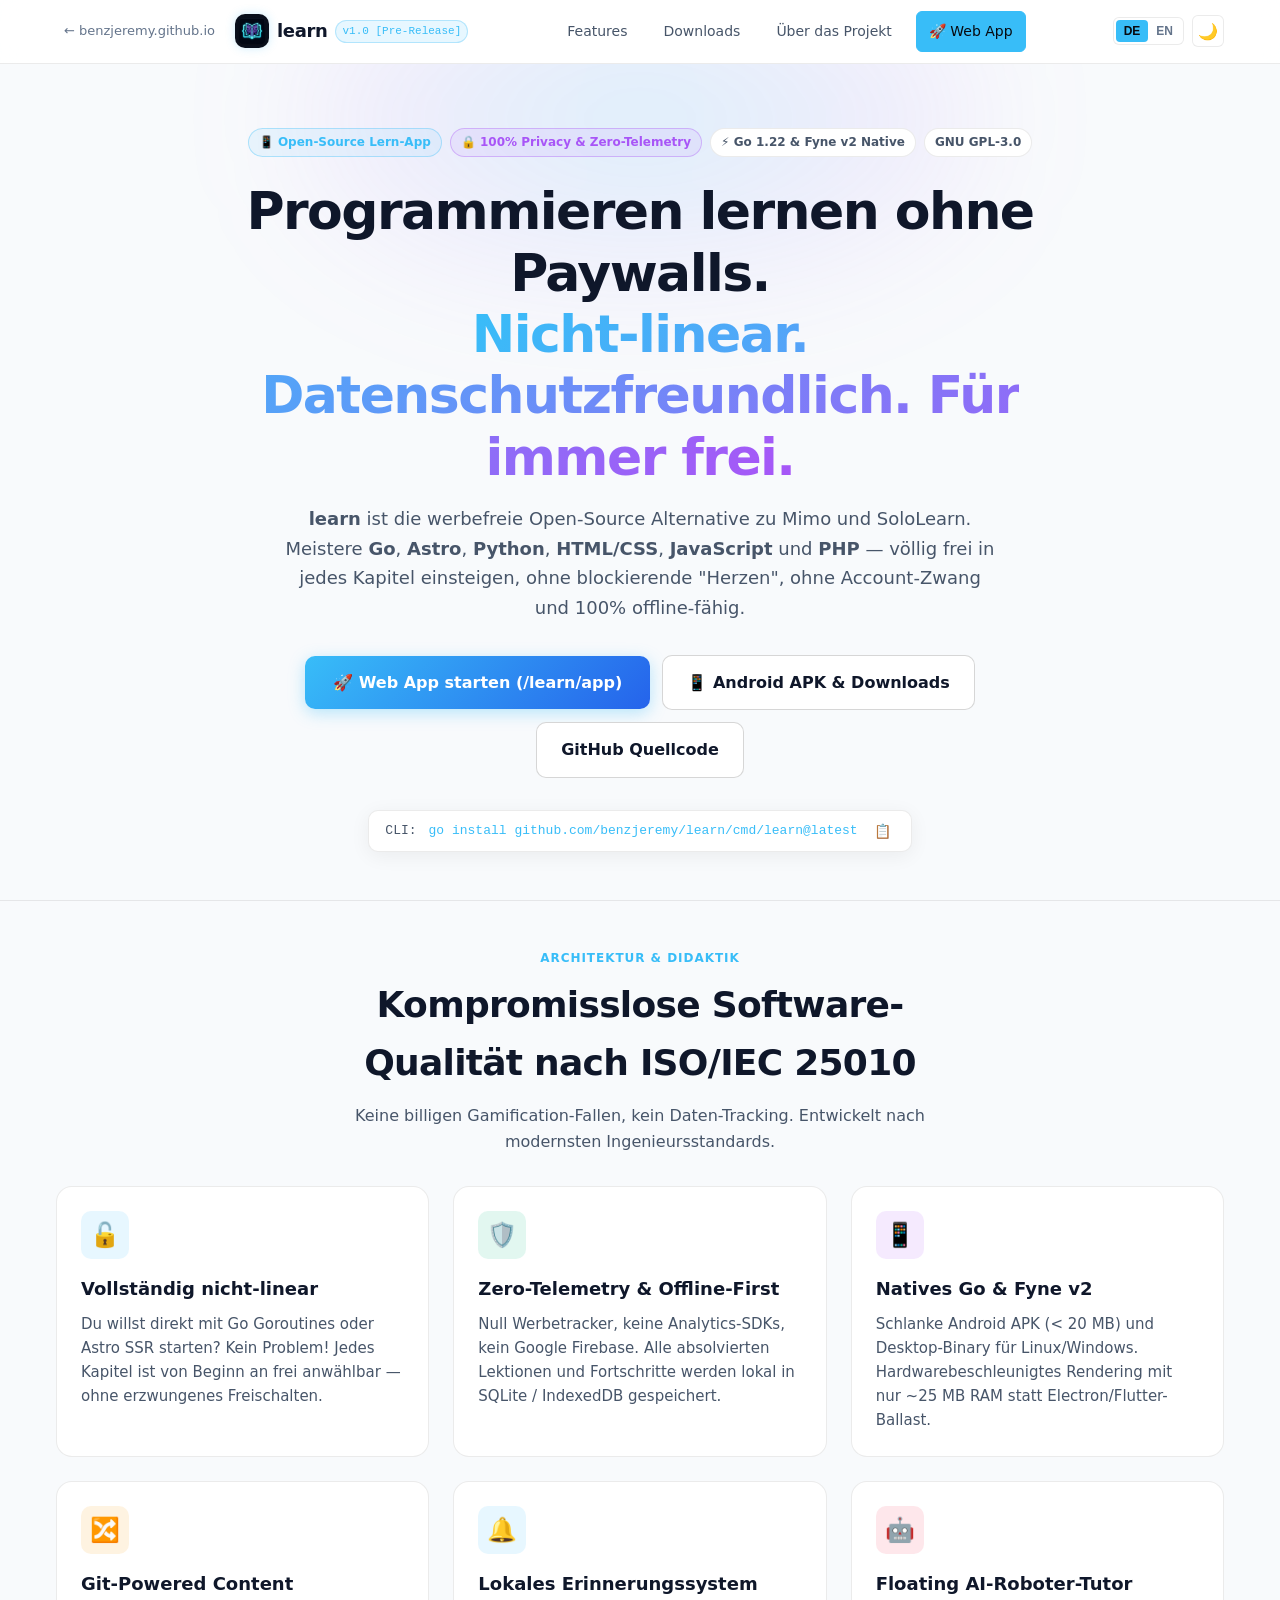
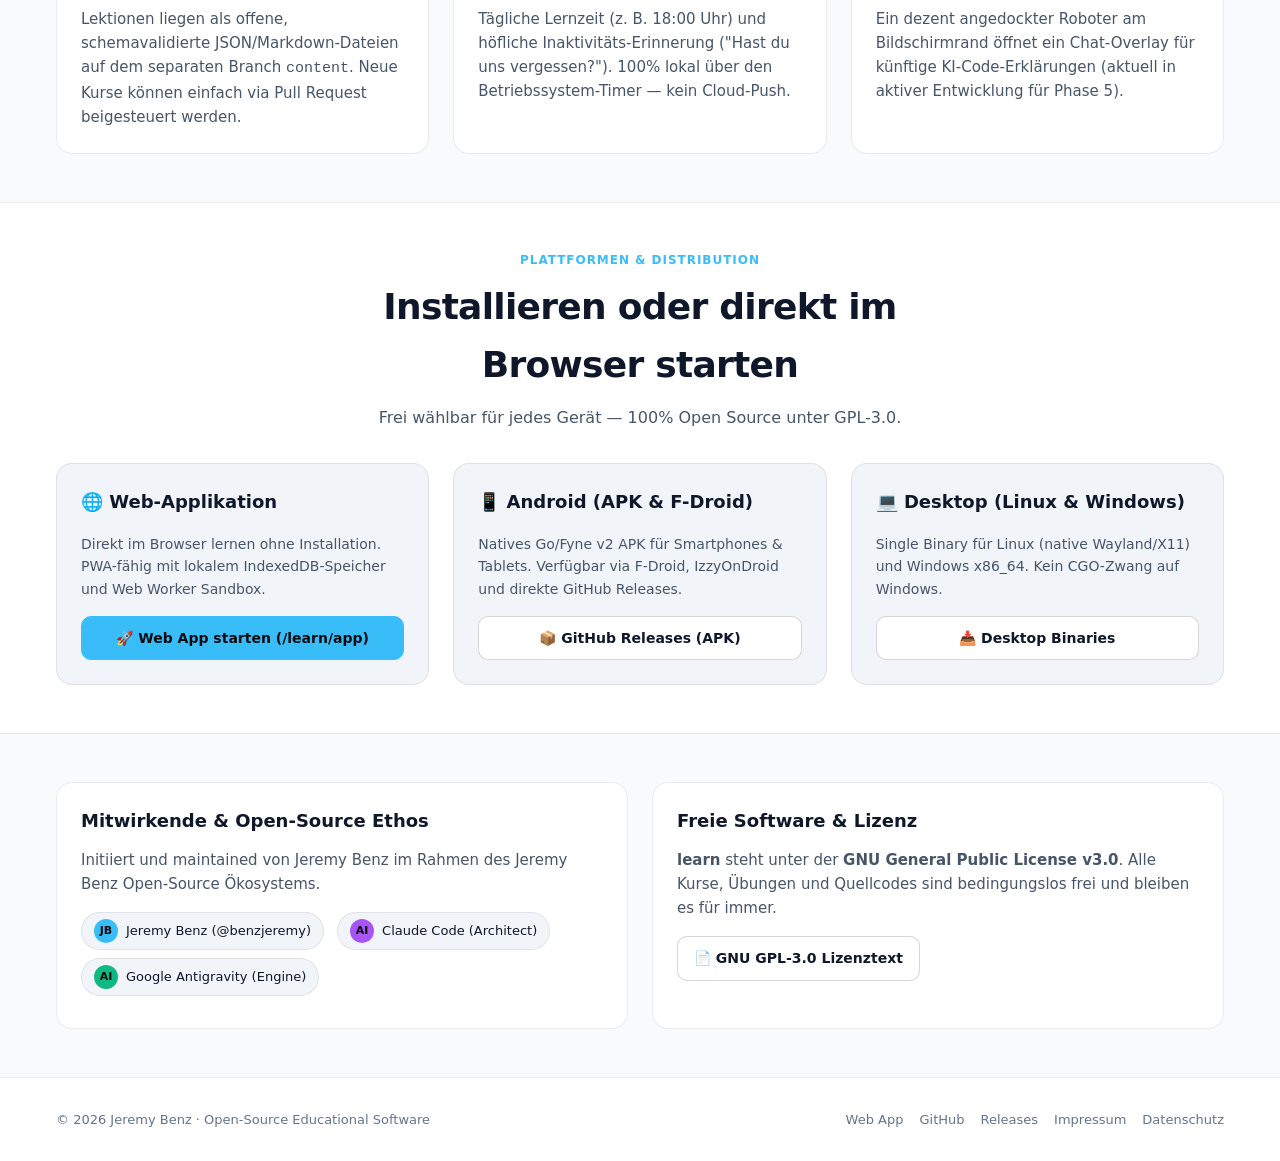
==== index.html @ 8bdeb637 "feat(web): launch 2-tier static web presence with untis-go showcase landingpage and interactive lear" ====
<!DOCTYPE html>
<html lang="de" data-theme="dark">
<head>
  <meta charset="UTF-8">
  <meta name="viewport" content="width=device-width, initial-scale=1.0">
  <meta http-equiv="Content-Security-Policy" content="default-src 'self'; script-src 'self' 'unsafe-inline'; style-src 'self' 'unsafe-inline'; img-src 'self' data: https:; font-src 'self'; frame-src 'none'; object-src 'none'; base-uri 'self';" />
  <meta http-equiv="X-Content-Type-Options" content="nosniff" />
  <meta name="referrer" content="strict-origin-when-cross-origin" />
  <title>learn – Freie, nicht-lineare Open-Source Lern-App für Go, Astro &amp; mehr</title>
  <meta name="description" content="Offizielle Website für learn: Die datenschutzfreundliche Open-Source Alternative zu Mimo und SoloLearn. 100% ohne Paywalls, werbefrei, nicht-linear und offline-first.">
  <meta property="og:type" content="website">
  <meta property="og:title" content="learn – Freie Open-Source Lern-App">
  <meta property="og:description" content="Programmieren lernen ohne Paywalls: Go, Astro, Python, HTML/CSS, JS & PHP. Nativ für Android & Web.">
  <meta property="og:url" content="https://benzjeremy.github.io/learn/">
  <link rel="icon" type="image/png" sizes="512x512" href="assets/icon.png">
  <link rel="apple-touch-icon" href="assets/icon.png">
  <link rel="stylesheet" href="style.css">
  <script>
    // Synchroner Theme Init gegen Flash of Unstyled Content (FOUT)
    (function() {
      const savedTheme = localStorage.getItem('site_theme');
      if (savedTheme) {
        document.documentElement.setAttribute('data-theme', savedTheme);
      } else if (window.matchMedia && window.matchMedia('(prefers-color-scheme: light)').matches) {
        document.documentElement.setAttribute('data-theme', 'light');
      }
    })();
  </script>
</head>
<body>

  <!-- HEADER -->
  <header class="site-header">
    <div class="container header-container">
      <div class="brand-area">
        <a href="https://benzjeremy.github.io/" class="ecosystem-back" title="Zurück zum Hauptportfolio">
          <span>← benzjeremy.github.io</span>
        </a>
        <a href="index.html" class="brand-link">
          <img src="assets/icon.png" alt="learn Logo" class="brand-logo" width="34" height="34">
          <div class="brand-info">
            <span class="brand-name">learn</span>
            <span class="brand-ver">v1.0 [Pre-Release]</span>
          </div>
        </a>
      </div>

      <nav class="main-nav">
        <a href="#features">
          <span class="lang-de">Features</span>
          <span class="lang-en" style="display:none;">Features</span>
        </a>
        <a href="#download">
          <span class="lang-de">Downloads</span>
          <span class="lang-en" style="display:none;">Downloads</span>
        </a>
        <a href="#about">
          <span class="lang-de">Über das Projekt</span>
          <span class="lang-en" style="display:none;">About</span>
        </a>
        <a href="app/" class="btn-card highlight">
          <span class="lang-de">🚀 Web App</span>
          <span class="lang-en" style="display:none;">🚀 Web App</span>
        </a>
      </nav>

      <div class="nav-actions">
        <div class="lang-switch" role="group" aria-label="Sprachauswahl">
          <button type="button" class="lang-btn active" id="btn-lang-de" onclick="setLang('de')">DE</button>
          <button type="button" class="lang-btn" id="btn-lang-en" onclick="setLang('en')">EN</button>
        </div>
        <button class="theme-btn" id="themeToggle" onclick="toggleTheme()" title="Theme wechseln">🌙</button>
      </div>
    </div>
  </header>

  <main>
    <!-- HERO SECTION -->
    <section class="hero-section">
      <div class="hero-glow"></div>
      <div class="container hero-container">
        
        <div class="hero-badges">
          <span class="hero-badge badge-cyan">📱 Open-Source Lern-App</span>
          <span class="hero-badge badge-violet">🔒 100% Privacy &amp; Zero-Telemetry</span>
          <span class="hero-badge">⚡ Go 1.22 &amp; Fyne v2 Native</span>
          <a href="https://github.com/benzjeremy/learn/blob/main/LICENSE" target="_blank" rel="noopener noreferrer" class="hero-badge">GNU GPL-3.0</a>
        </div>

        <div class="lang-de">
          <h1 class="hero-title">
            Programmieren lernen ohne Paywalls.<br>
            <span class="gradient-text">Nicht-linear. Datenschutzfreundlich. Für immer frei.</span>
          </h1>
          <p class="hero-subtitle">
            <strong>learn</strong> ist die werbefreie Open-Source Alternative zu Mimo und SoloLearn. Meistere <strong>Go</strong>, <strong>Astro</strong>, <strong>Python</strong>, <strong>HTML/CSS</strong>, <strong>JavaScript</strong> und <strong>PHP</strong> — völlig frei in jedes Kapitel einsteigen, ohne blockierende "Herzen", ohne Account-Zwang und 100% offline-fähig.
          </p>
        </div>

        <div class="lang-en" style="display:none;">
          <h1 class="hero-title">
            Learn Coding Without Paywalls.<br>
            <span class="gradient-text">Non-linear. Privacy-first. Forever free.</span>
          </h1>
          <p class="hero-subtitle">
            <strong>learn</strong> is the ad-free open-source alternative to Mimo and SoloLearn. Master <strong>Go</strong>, <strong>Astro</strong>, <strong>Python</strong>, <strong>HTML/CSS</strong>, <strong>JavaScript</strong>, and <strong>PHP</strong> — jump freely into any chapter, no heart barriers, no accounts required, and 100% offline-ready.
          </p>
        </div>

        <!-- Call to Action Group -->
        <div class="hero-cta-group">
          <a href="app/" class="btn-primary">
            <span>🚀 Web App starten (/learn/app)</span>
          </a>
          <a href="#download" class="btn-secondary">
            <span class="lang-de">📱 Android APK &amp; Downloads</span>
            <span class="lang-en" style="display:none;">📱 Android APK &amp; Downloads</span>
          </a>
          <a href="https://github.com/benzjeremy/learn" target="_blank" rel="noopener noreferrer" class="btn-secondary">
            <span>GitHub Quellcode</span>
          </a>
        </div>

        <!-- Quick Install -->
        <div class="hero-quick-cmd">
          <span>CLI:</span>
          <code>go install github.com/benzjeremy/learn/cmd/learn@latest</code>
          <button class="copy-btn" onclick="copyCommand()" title="Befehl kopieren">📋</button>
        </div>

      </div>
    </section>

    <!-- FEATURES SECTION -->
    <section class="features-section" id="features">
      <div class="container">
        
        <div class="section-header">
          <p class="section-tag">
            <span class="lang-de">Architektur &amp; Didaktik</span>
            <span class="lang-en" style="display:none;">Architecture &amp; Didactics</span>
          </p>
          <h2 class="section-title">
            <span class="lang-de">Kompromisslose Software-Qualität nach ISO/IEC 25010</span>
            <span class="lang-en" style="display:none;">Uncompromising Software Quality (ISO/IEC 25010)</span>
          </h2>
          <p class="section-subtitle">
            <span class="lang-de">Keine billigen Gamification-Fallen, kein Daten-Tracking. Entwickelt nach modernsten Ingenieursstandards.</span>
            <span class="lang-en" style="display:none;">No cheap gamification traps, no tracking. Engineered to the highest software standards.</span>
          </p>
        </div>

        <div class="feature-grid">
          
          <!-- Card 1 -->
          <div class="feature-card">
            <div class="f-card-icon cyan">🔓</div>
            <h3>
              <span class="lang-de">Vollständig nicht-linear</span>
              <span class="lang-en" style="display:none;">100% Non-Linear</span>
            </h3>
            <p>
              <span class="lang-de">Du willst direkt mit Go Goroutines oder Astro SSR starten? Kein Problem! Jedes Kapitel ist von Beginn an frei anwählbar — ohne erzwungenes Freischalten.</span>
              <span class="lang-en" style="display:none;">Want to jump straight to Go concurrency or Astro SSR? Go ahead! Every single chapter is unlocked from minute one — zero artificial gating.</span>
            </p>
          </div>

          <!-- Card 2 -->
          <div class="feature-card">
            <div class="f-card-icon emerald">🛡️</div>
            <h3>
              <span class="lang-de">Zero-Telemetry &amp; Offline-First</span>
              <span class="lang-en" style="display:none;">Zero-Telemetry &amp; Offline-First</span>
            </h3>
            <p>
              <span class="lang-de">Null Werbetracker, keine Analytics-SDKs, kein Google Firebase. Alle absolvierten Lektionen und Fortschritte werden lokal in SQLite / IndexedDB gespeichert.</span>
              <span class="lang-en" style="display:none;">No ad trackers, no analytics SDKs, no Google Firebase. All completed lessons and progress are stored locally in SQLite / IndexedDB.</span>
            </p>
          </div>

          <!-- Card 3 -->
          <div class="feature-card">
            <div class="f-card-icon violet">📱</div>
            <h3>
              <span class="lang-de">Natives Go &amp; Fyne v2</span>
              <span class="lang-en" style="display:none;">Native Go &amp; Fyne v2</span>
            </h3>
            <p>
              <span class="lang-de">Schlanke Android APK (< 20 MB) und Desktop-Binary für Linux/Windows. Hardwarebeschleunigtes Rendering mit nur ~25 MB RAM statt Electron/Flutter-Ballast.</span>
              <span class="lang-en" style="display:none;">Compact Android APK (< 20 MB) and native desktop binaries. Hardware-accelerated rendering using ~25 MB RAM without framework bloat.</span>
            </p>
          </div>

          <!-- Card 4 -->
          <div class="feature-card">
            <div class="f-card-icon amber">🔀</div>
            <h3>
              <span class="lang-de">Git-Powered Content</span>
              <span class="lang-en" style="display:none;">Git-Powered Content</span>
            </h3>
            <p>
              <span class="lang-de">Lektionen liegen als offene, schemavalidierte JSON/Markdown-Dateien auf dem separaten Branch <code>content</code>. Neue Kurse können einfach via Pull Request beigesteuert werden.</span>
              <span class="lang-en" style="display:none;">Lessons live as open, schema-validated JSON/Markdown files on the dedicated <code>content</code> branch. The community can contribute lessons via PR.</span>
            </p>
          </div>

          <!-- Card 5 -->
          <div class="feature-card">
            <div class="f-card-icon cyan">🔔</div>
            <h3>
              <span class="lang-de">Lokales Erinnerungssystem</span>
              <span class="lang-en" style="display:none;">Local Reminder System</span>
            </h3>
            <p>
              <span class="lang-de">Tägliche Lernzeit (z. B. 18:00 Uhr) und höfliche Inaktivitäts-Erinnerung ("Hast du uns vergessen?"). 100% lokal über den Betriebssystem-Timer — kein Cloud-Push.</span>
              <span class="lang-en" style="display:none;">Daily habit reminders (e.g. 6 PM) and gentle inactivity nudges. 100% local through native OS timers — zero cloud push servers.</span>
            </p>
          </div>

          <!-- Card 6 -->
          <div class="feature-card">
            <div class="f-card-icon rose">🤖</div>
            <h3>
              <span class="lang-de">Floating AI-Roboter-Tutor</span>
              <span class="lang-en" style="display:none;">Floating AI Robot Tutor</span>
            </h3>
            <p>
              <span class="lang-de">Ein dezent angedockter Roboter am Bildschirmrand öffnet ein Chat-Overlay für künftige KI-Code-Erklärungen (aktuell in aktiver Entwicklung für Phase 5).</span>
              <span class="lang-en" style="display:none;">A subtle floating robot docked at the screen edge opens a chat overlay for future AI code explanations (currently in active development for Phase 5).</span>
            </p>
          </div>

        </div>

      </div>
    </section>

    <!-- DOWNLOADS SECTION -->
    <section class="download-section" id="download">
      <div class="container">
        
        <div class="section-header">
          <p class="section-tag">
            <span class="lang-de">Plattformen &amp; Distribution</span>
            <span class="lang-en" style="display:none;">Platforms &amp; Distribution</span>
          </p>
          <h2 class="section-title">
            <span class="lang-de">Installieren oder direkt im Browser starten</span>
            <span class="lang-en" style="display:none;">Install or Run Directly in Browser</span>
          </h2>
          <p class="section-subtitle">
            <span class="lang-de">Frei wählbar für jedes Gerät — 100% Open Source unter GPL-3.0.</span>
            <span class="lang-en" style="display:none;">Available for all your devices — 100% open source under GPL-3.0.</span>
          </p>
        </div>

        <div class="download-grid">
          
          <!-- Web App Card -->
          <div class="download-card">
            <h3>🌐 Web-Applikation</h3>
            <p>
              <span class="lang-de">Direkt im Browser lernen ohne Installation. PWA-fähig mit lokalem IndexedDB-Speicher und Web Worker Sandbox.</span>
              <span class="lang-en" style="display:none;">Learn directly in your browser without installation. PWA-ready with local IndexedDB storage and Web Worker sandbox.</span>
            </p>
            <a href="app/" class="btn-card highlight">
              <span>🚀 Web App starten (/learn/app)</span>
            </a>
          </div>

          <!-- Android Card -->
          <div class="download-card">
            <h3>📱 Android (APK &amp; F-Droid)</h3>
            <p>
              <span class="lang-de">Natives Go/Fyne v2 APK für Smartphones &amp; Tablets. Verfügbar via F-Droid, IzzyOnDroid und direkte GitHub Releases.</span>
              <span class="lang-en" style="display:none;">Native Go/Fyne v2 APK for phones &amp; tablets. Available via F-Droid, IzzyOnDroid, and direct GitHub releases.</span>
            </p>
            <a href="https://github.com/benzjeremy/learn/releases" target="_blank" rel="noopener noreferrer" class="btn-card">
              <span>📦 GitHub Releases (APK)</span>
            </a>
          </div>

          <!-- Desktop Card -->
          <div class="download-card">
            <h3>💻 Desktop (Linux &amp; Windows)</h3>
            <p>
              <span class="lang-de">Single Binary für Linux (native Wayland/X11) und Windows x86_64. Kein CGO-Zwang auf Windows.</span>
              <span class="lang-en" style="display:none;">Single binary for Linux (Wayland/X11) and Windows x86_64. No runtime dependencies.</span>
            </p>
            <a href="https://github.com/benzjeremy/learn/releases" target="_blank" rel="noopener noreferrer" class="btn-card">
              <span>📥 Desktop Binaries</span>
            </a>
          </div>

        </div>

      </div>
    </section>

    <!-- ABOUT SECTION -->
    <section class="about-section" id="about">
      <div class="container">
        <div class="about-layout-grid">
          
          <div class="about-box">
            <h3>
              <span class="lang-de">Mitwirkende &amp; Open-Source Ethos</span>
              <span class="lang-en" style="display:none;">Contributors &amp; Open-Source Ethos</span>
            </h3>
            <p style="color: var(--text-secondary); margin-bottom: var(--space-4); font-size: 0.9375rem;">
              <span class="lang-de">Initiiert und maintained von Jeremy Benz im Rahmen des Jeremy Benz Open-Source Ökosystems.</span>
              <span class="lang-en" style="display:none;">Initiated and maintained by Jeremy Benz as part of the Jeremy Benz Open-Source Ecosystem.</span>
            </p>
            <div>
              <div class="author-chip">
                <span class="author-avatar">JB</span>
                <span>Jeremy Benz (@benzjeremy)</span>
              </div>
              <div class="author-chip">
                <span class="author-avatar" style="background: var(--accent-violet);">AI</span>
                <span>Claude Code (Architect)</span>
              </div>
              <div class="author-chip">
                <span class="author-avatar" style="background: var(--accent-emerald);">AI</span>
                <span>Google Antigravity (Engine)</span>
              </div>
            </div>
          </div>

          <div class="about-box">
            <h3>
              <span class="lang-de">Freie Software &amp; Lizenz</span>
              <span class="lang-en" style="display:none;">Free Software &amp; License</span>
            </h3>
            <p style="color: var(--text-secondary); font-size: 0.9375rem; line-height: 1.6;">
              <span class="lang-de"><strong>learn</strong> steht unter der <strong>GNU General Public License v3.0</strong>. Alle Kurse, Übungen und Quellcodes sind bedingungslos frei und bleiben es für immer.</span>
              <span class="lang-en" style="display:none;"><strong>learn</strong> is licensed under the <strong>GNU General Public License v3.0</strong>. All courses, quizzes, and codebases are unconditionally free and will remain so forever.</span>
            </p>
            <div style="margin-top: var(--space-4);">
              <a href="https://github.com/benzjeremy/learn/blob/main/LICENSE" target="_blank" rel="noopener noreferrer" class="btn-card">
                <span>📄 GNU GPL-3.0 Lizenztext</span>
              </a>
            </div>
          </div>

        </div>
      </div>
    </section>
  </main>

  <!-- FOOTER -->
  <footer class="site-footer">
    <div class="container footer-content">
      <div>
        <span>© 2026 Jeremy Benz · Open-Source Educational Software</span>
      </div>
      <div class="footer-links">
        <a href="app/">Web App</a>
        <a href="https://github.com/benzjeremy/learn" target="_blank" rel="noopener noreferrer">GitHub</a>
        <a href="https://github.com/benzjeremy/learn/releases" target="_blank" rel="noopener noreferrer">Releases</a>
        <a href="https://benzjeremy.github.io/impressum.html" target="_blank" rel="noopener noreferrer">Impressum</a>
        <a href="https://benzjeremy.github.io/datenschutz.html" target="_blank" rel="noopener noreferrer">Datenschutz</a>
      </div>
    </div>
  </footer>

  <!-- SCRIPT -->
  <script>
    function setLang(lang) {
      const isDe = lang === 'de';
      document.querySelectorAll('.lang-de').forEach(el => el.style.display = isDe ? '' : 'none');
      document.querySelectorAll('.lang-en').forEach(el => el.style.display = isDe ? 'none' : '');
      document.getElementById('btn-lang-de').classList.toggle('active', isDe);
      document.getElementById('btn-lang-en').classList.toggle('active', !isDe);
      localStorage.setItem('learn_lang', lang);
    }

    function toggleTheme() {
      const current = document.documentElement.getAttribute('data-theme') || 'dark';
      const next = current === 'dark' ? 'light' : 'dark';
      document.documentElement.setAttribute('data-theme', next);
      localStorage.setItem('site_theme', next);
      document.getElementById('themeToggle').textContent = next === 'dark' ? '🌙' : '☀️';
    }

    function copyCommand() {
      const cmd = "go install github.com/benzjeremy/learn/cmd/learn@latest";
      navigator.clipboard.writeText(cmd).then(() => {
        alert("Befehl in die Zwischenablage kopiert!");
      }).catch(() => {});
    }

    // Init Language from Storage
    (function() {
      const savedLang = localStorage.getItem('learn_lang') || 'de';
      setLang(savedLang);
    })();
  </script>
</body>
</html>
---- style.css ----
/* ==========================================================================
   learn - Cybernetic Dark Design System & Landingpage Tokens
   Strikt nach ISO/IEC 25010, WCAG AAA und Jeremy Benz Ökosystem-Standard
   ========================================================================== */

:root {
  /* Basisschichten (Cybernetic Dark) */
  --bg-page: #080a0f;
  --bg-surface: #0e121b;
  --bg-card: #141a26;
  --bg-card-hover: #1a2232;
  --bg-input: #101420;

  /* Typografische Farben (Kontrast >= 7:1) */
  --text-primary: #f8fafc;
  --text-secondary: #94a3b8;
  --text-muted: #64748b;

  /* Akzentfarben */
  --accent-cyan: #38bdf8;
  --accent-cyan-glow: rgba(56, 189, 248, 0.25);
  --accent-violet: #a855f7;
  --accent-violet-glow: rgba(168, 85, 247, 0.25);
  --accent-emerald: #10b981;
  --accent-amber: #f59e0b;
  --accent-rose: #f43f5e;

  /* Konturen */
  --border-subtle: rgba(255, 255, 255, 0.08);
  --border-strong: rgba(255, 255, 255, 0.16);
  --border-focus: #38bdf8;

  /* 8-Punkt-Raster & Spacing */
  --space-1: 4px;
  --space-2: 8px;
  --space-3: 12px;
  --space-4: 16px;
  --space-6: 24px;
  --space-8: 32px;
  --space-12: 48px;
  --space-16: 64px;
  --space-24: 96px;

  /* Typografie */
  --font-sans: -apple-system, BlinkMacSystemFont, "Segoe UI", Roboto, system-ui, sans-serif;
  --font-mono: ui-monospace, SFMono-Regular, "SF Mono", Menlo, Consolas, monospace;

  /* Schatten & Radien */
  --radius-sm: 6px;
  --radius-md: 10px;
  --radius-lg: 16px;
  --radius-full: 9999px;
  --shadow-card: 0 4px 20px rgba(0, 0, 0, 0.4);
  --shadow-glow: 0 0 24px var(--accent-cyan-glow);

  --header-bg: rgba(14, 18, 27, 0.85);
}

/* Light Theme Anpassung */
[data-theme="light"] {
  --bg-page: #f8fafc;
  --bg-surface: #ffffff;
  --bg-card: #f1f5f9;
  --bg-card-hover: #e2e8f0;
  --bg-input: #ffffff;
  --text-primary: #0f172a;
  --text-secondary: #475569;
  --text-muted: #64748b;
  --border-subtle: rgba(0, 0, 0, 0.08);
  --border-strong: rgba(0, 0, 0, 0.16);
  --header-bg: rgba(255, 255, 255, 0.88);
  --shadow-card: 0 4px 20px rgba(0, 0, 0, 0.06);
}

/* Global Reset */
*, *::before, *::after {
  box-sizing: border-box;
  margin: 0;
  padding: 0;
}

html {
  scroll-behavior: smooth;
  font-size: 16px;
}

body {
  background-color: var(--bg-page);
  color: var(--text-primary);
  font-family: var(--font-sans);
  line-height: 1.6;
  min-height: 100vh;
  display: flex;
  flex-direction: column;
  overflow-x: hidden;
  transition: background-color 0.25s ease, color 0.25s ease;
}

a {
  color: inherit;
  text-decoration: none;
}

/* Container */
.container {
  width: 100%;
  max-width: 1200px;
  margin: 0 auto;
  padding: 0 var(--space-4);
}

/* ==========================================================================
   Header & Navigation
   ========================================================================== */
.site-header {
  position: sticky;
  top: 0;
  z-index: 100;
  background: var(--header-bg);
  backdrop-filter: blur(12px);
  -webkit-backdrop-filter: blur(12px);
  border-bottom: 1px solid var(--border-subtle);
  height: 64px;
  display: flex;
  align-items: center;
}

.header-container {
  display: flex;
  align-items: center;
  justify-content: space-between;
  width: 100%;
}

.brand-area {
  display: flex;
  align-items: center;
  gap: var(--space-3);
}

.ecosystem-back {
  display: inline-flex;
  align-items: center;
  font-size: 0.8125rem;
  color: var(--text-muted);
  padding: var(--space-1) var(--space-2);
  border-radius: var(--radius-sm);
  transition: color 0.15s, background-color 0.15s;
}

.ecosystem-back:hover {
  color: var(--accent-cyan);
  background-color: rgba(56, 189, 248, 0.1);
}

.brand-link {
  display: flex;
  align-items: center;
  gap: var(--space-2);
}

.brand-logo {
  width: 34px;
  height: 34px;
  border-radius: var(--radius-md);
  object-fit: cover;
  box-shadow: 0 0 10px var(--accent-cyan-glow);
}

.brand-info {
  display: flex;
  align-items: center;
  gap: var(--space-2);
}

.brand-name {
  font-weight: 700;
  font-size: 1.125rem;
  letter-spacing: -0.02em;
}

.brand-ver {
  font-size: 0.6875rem;
  font-family: var(--font-mono);
  background: rgba(56, 189, 248, 0.12);
  color: var(--accent-cyan);
  border: 1px solid rgba(56, 189, 248, 0.3);
  padding: 2px 6px;
  border-radius: var(--radius-full);
}

.main-nav {
  display: flex;
  align-items: center;
  gap: var(--space-3);
}

.main-nav a {
  font-size: 0.875rem;
  color: var(--text-secondary);
  font-weight: 500;
  padding: var(--space-2) var(--space-3);
  border-radius: var(--radius-sm);
  transition: color 0.15s, background-color 0.15s;
}

.main-nav a:hover {
  color: var(--text-primary);
  background: var(--bg-card);
}

.nav-actions {
  display: flex;
  align-items: center;
  gap: var(--space-2);
}

.lang-switch {
  display: inline-flex;
  background: var(--bg-surface);
  border: 1px solid var(--border-subtle);
  border-radius: var(--radius-sm);
  padding: 2px;
}

.lang-btn {
  background: transparent;
  border: none;
  color: var(--text-muted);
  font-size: 0.75rem;
  font-weight: 600;
  padding: 4px 8px;
  border-radius: 4px;
  cursor: pointer;
  transition: all 0.15s;
}

.lang-btn.active {
  background: var(--accent-cyan);
  color: #080a0f;
}

.theme-btn {
  background: var(--bg-surface);
  border: 1px solid var(--border-subtle);
  color: var(--text-primary);
  width: 32px;
  height: 32px;
  border-radius: var(--radius-sm);
  display: inline-flex;
  align-items: center;
  justify-content: center;
  cursor: pointer;
  font-size: 1rem;
  transition: all 0.15s;
}

.theme-btn:hover {
  border-color: var(--accent-cyan);
}

/* ==========================================================================
   Hero Section
   ========================================================================== */
.hero-section {
  position: relative;
  padding: var(--space-16) 0 var(--space-12);
  text-align: center;
  overflow: hidden;
}

.hero-glow {
  position: absolute;
  top: -120px;
  left: 50%;
  transform: translateX(-50%);
  width: 700px;
  height: 350px;
  background: radial-gradient(ellipse at center, rgba(56, 189, 248, 0.15), rgba(168, 85, 247, 0.08) 60%, transparent 80%);
  filter: blur(60px);
  pointer-events: none;
  z-index: 0;
}

.hero-container {
  position: relative;
  z-index: 1;
  max-width: 860px;
  margin: 0 auto;
}

.hero-badges {
  display: flex;
  flex-wrap: wrap;
  justify-content: center;
  gap: var(--space-2);
  margin-bottom: var(--space-6);
}

.hero-badge {
  display: inline-flex;
  align-items: center;
  font-size: 0.75rem;
  font-weight: 600;
  padding: 4px 10px;
  border-radius: var(--radius-full);
  border: 1px solid var(--border-subtle);
  background: var(--bg-surface);
  color: var(--text-secondary);
}

.badge-cyan {
  border-color: rgba(56, 189, 248, 0.35);
  color: var(--accent-cyan);
  background: rgba(56, 189, 248, 0.08);
}

.badge-violet {
  border-color: rgba(168, 85, 247, 0.35);
  color: var(--accent-violet);
  background: rgba(168, 85, 247, 0.08);
}

.hero-title {
  font-size: clamp(2rem, 5vw, 3.25rem);
  font-weight: 800;
  line-height: 1.18;
  letter-spacing: -0.03em;
  margin-bottom: var(--space-4);
}

.gradient-text {
  background: linear-gradient(135deg, var(--accent-cyan) 0%, var(--accent-violet) 100%);
  -webkit-background-clip: text;
  -webkit-text-fill-color: transparent;
}

.hero-subtitle {
  font-size: 1.125rem;
  color: var(--text-secondary);
  line-height: 1.65;
  margin-bottom: var(--space-8);
  max-width: 720px;
  margin-left: auto;
  margin-right: auto;
}

/* Call to Action Buttons */
.hero-cta-group {
  display: flex;
  flex-wrap: wrap;
  align-items: center;
  justify-content: center;
  gap: var(--space-3);
  margin-bottom: var(--space-8);
}

.btn-primary {
  display: inline-flex;
  align-items: center;
  justify-content: center;
  gap: var(--space-2);
  background: linear-gradient(135deg, var(--accent-cyan) 0%, #2563eb 100%);
  color: #ffffff;
  font-weight: 600;
  font-size: 1rem;
  padding: 14px 28px;
  border-radius: var(--radius-md);
  border: none;
  cursor: pointer;
  box-shadow: 0 4px 16px rgba(56, 189, 248, 0.35);
  transition: transform 0.15s ease, box-shadow 0.15s ease;
}

.btn-primary:hover {
  transform: translateY(-2px);
  box-shadow: 0 6px 24px rgba(56, 189, 248, 0.5);
}

.btn-secondary {
  display: inline-flex;
  align-items: center;
  justify-content: center;
  gap: var(--space-2);
  background: var(--bg-surface);
  color: var(--text-primary);
  font-weight: 600;
  font-size: 1rem;
  padding: 14px 24px;
  border-radius: var(--radius-md);
  border: 1px solid var(--border-strong);
  cursor: pointer;
  transition: all 0.15s ease;
}

.btn-secondary:hover {
  background: var(--bg-card);
  border-color: var(--accent-cyan);
}

/* Quick Command */
.hero-quick-cmd {
  display: inline-flex;
  align-items: center;
  gap: var(--space-3);
  background: var(--bg-surface);
  border: 1px solid var(--border-subtle);
  border-radius: var(--radius-md);
  padding: var(--space-2) var(--space-4);
  font-family: var(--font-mono);
  font-size: 0.8125rem;
  color: var(--text-secondary);
  box-shadow: var(--shadow-card);
}

.hero-quick-cmd code {
  color: var(--accent-cyan);
}

.copy-btn {
  background: transparent;
  border: none;
  color: var(--text-muted);
  cursor: pointer;
  padding: 4px;
  font-size: 0.875rem;
  transition: color 0.15s;
}

.copy-btn:hover {
  color: var(--text-primary);
}

/* ==========================================================================
   Feature Grid Section
   ========================================================================== */
.features-section {
  padding: var(--space-12) 0;
  border-top: 1px solid var(--border-subtle);
}

.section-header {
  text-align: center;
  max-width: 650px;
  margin: 0 auto var(--space-8);
}

.section-tag {
  font-size: 0.75rem;
  font-weight: 700;
  text-transform: uppercase;
  letter-spacing: 0.08em;
  color: var(--accent-cyan);
  margin-bottom: var(--space-2);
}

.section-title {
  font-size: clamp(1.5rem, 3.5vw, 2.25rem);
  font-weight: 800;
  letter-spacing: -0.02em;
  margin-bottom: var(--space-3);
}

.section-subtitle {
  color: var(--text-secondary);
  font-size: 1rem;
}

.feature-grid {
  display: grid;
  grid-template-columns: repeat(auto-fit, minmax(320px, 1fr));
  gap: var(--space-6);
}

.feature-card {
  background: var(--bg-surface);
  border: 1px solid var(--border-subtle);
  border-radius: var(--radius-lg);
  padding: var(--space-6);
  display: flex;
  flex-direction: column;
  transition: transform 0.2s ease, border-color 0.2s ease, box-shadow 0.2s ease;
}

.feature-card:hover {
  transform: translateY(-3px);
  border-color: var(--border-strong);
  box-shadow: 0 12px 30px rgba(0, 0, 0, 0.4);
}

.f-card-icon {
  width: 48px;
  height: 48px;
  border-radius: var(--radius-md);
  display: flex;
  align-items: center;
  justify-content: center;
  font-size: 1.5rem;
  margin-bottom: var(--space-4);
}

.f-card-icon.cyan { background: rgba(56, 189, 248, 0.12); color: var(--accent-cyan); }
.f-card-icon.violet { background: rgba(168, 85, 247, 0.12); color: var(--accent-violet); }
.f-card-icon.emerald { background: rgba(16, 185, 129, 0.12); color: var(--accent-emerald); }
.f-card-icon.amber { background: rgba(245, 158, 11, 0.12); color: var(--accent-amber); }
.f-card-icon.rose { background: rgba(244, 63, 94, 0.12); color: var(--accent-rose); }

.feature-card h3 {
  font-size: 1.125rem;
  font-weight: 700;
  margin-bottom: var(--space-2);
}

.feature-card p {
  font-size: 0.9375rem;
  color: var(--text-secondary);
  line-height: 1.6;
}

/* ==========================================================================
   Downloads & Installation Grid
   ========================================================================== */
.download-section {
  padding: var(--space-12) 0;
  border-top: 1px solid var(--border-subtle);
  background: var(--bg-surface);
}

.download-grid {
  display: grid;
  grid-template-columns: repeat(auto-fit, minmax(280px, 1fr));
  gap: var(--space-6);
}

.download-card {
  background: var(--bg-card);
  border: 1px solid var(--border-subtle);
  border-radius: var(--radius-lg);
  padding: var(--space-6);
  display: flex;
  flex-direction: column;
  gap: var(--space-4);
}

.download-card h3 {
  display: flex;
  align-items: center;
  gap: var(--space-2);
  font-size: 1.125rem;
}

.download-card p {
  font-size: 0.875rem;
  color: var(--text-secondary);
}

.btn-card {
  display: inline-flex;
  align-items: center;
  justify-content: center;
  gap: var(--space-2);
  background: var(--bg-surface);
  border: 1px solid var(--border-strong);
  color: var(--text-primary);
  padding: 10px 16px;
  border-radius: var(--radius-md);
  font-size: 0.875rem;
  font-weight: 600;
  transition: all 0.15s;
}

.btn-card:hover {
  border-color: var(--accent-cyan);
  background: var(--bg-card-hover);
}

.btn-card.highlight {
  background: var(--accent-cyan);
  color: #080a0f;
  border-color: var(--accent-cyan);
}

.btn-card.highlight:hover {
  box-shadow: 0 4px 16px var(--accent-cyan-glow);
}

/* ==========================================================================
   About & Contributors Section
   ========================================================================== */
.about-section {
  padding: var(--space-12) 0;
  border-top: 1px solid var(--border-subtle);
}

.about-layout-grid {
  display: grid;
  grid-template-columns: 1fr 1fr;
  gap: var(--space-6);
}

@media (max-width: 768px) {
  .about-layout-grid { grid-template-columns: 1fr; }
  .main-nav { display: none; }
}

.about-box {
  background: var(--bg-surface);
  border: 1px solid var(--border-subtle);
  border-radius: var(--radius-lg);
  padding: var(--space-6);
}

.about-box h3 {
  font-size: 1.125rem;
  margin-bottom: var(--space-3);
}

.author-chip {
  display: inline-flex;
  align-items: center;
  gap: var(--space-2);
  padding: 6px 12px;
  background: var(--bg-card);
  border: 1px solid var(--border-subtle);
  border-radius: var(--radius-full);
  margin-right: var(--space-2);
  margin-bottom: var(--space-2);
  font-size: 0.8125rem;
}

.author-avatar {
  width: 24px;
  height: 24px;
  border-radius: var(--radius-full);
  background: var(--accent-cyan);
  color: #080a0f;
  font-weight: 700;
  display: flex;
  align-items: center;
  justify-content: center;
  font-size: 0.6875rem;
}

/* ==========================================================================
   Footer
   ========================================================================== */
.site-footer {
  margin-top: auto;
  border-top: 1px solid var(--border-subtle);
  background: var(--bg-surface);
  padding: var(--space-8) 0;
  font-size: 0.8125rem;
  color: var(--text-muted);
}

.footer-content {
  display: flex;
  flex-wrap: wrap;
  justify-content: space-between;
  align-items: center;
  gap: var(--space-4);
}

.footer-links {
  display: flex;
  flex-wrap: wrap;
  gap: var(--space-4);
}

.footer-links a:hover {
  color: var(--accent-cyan);
}
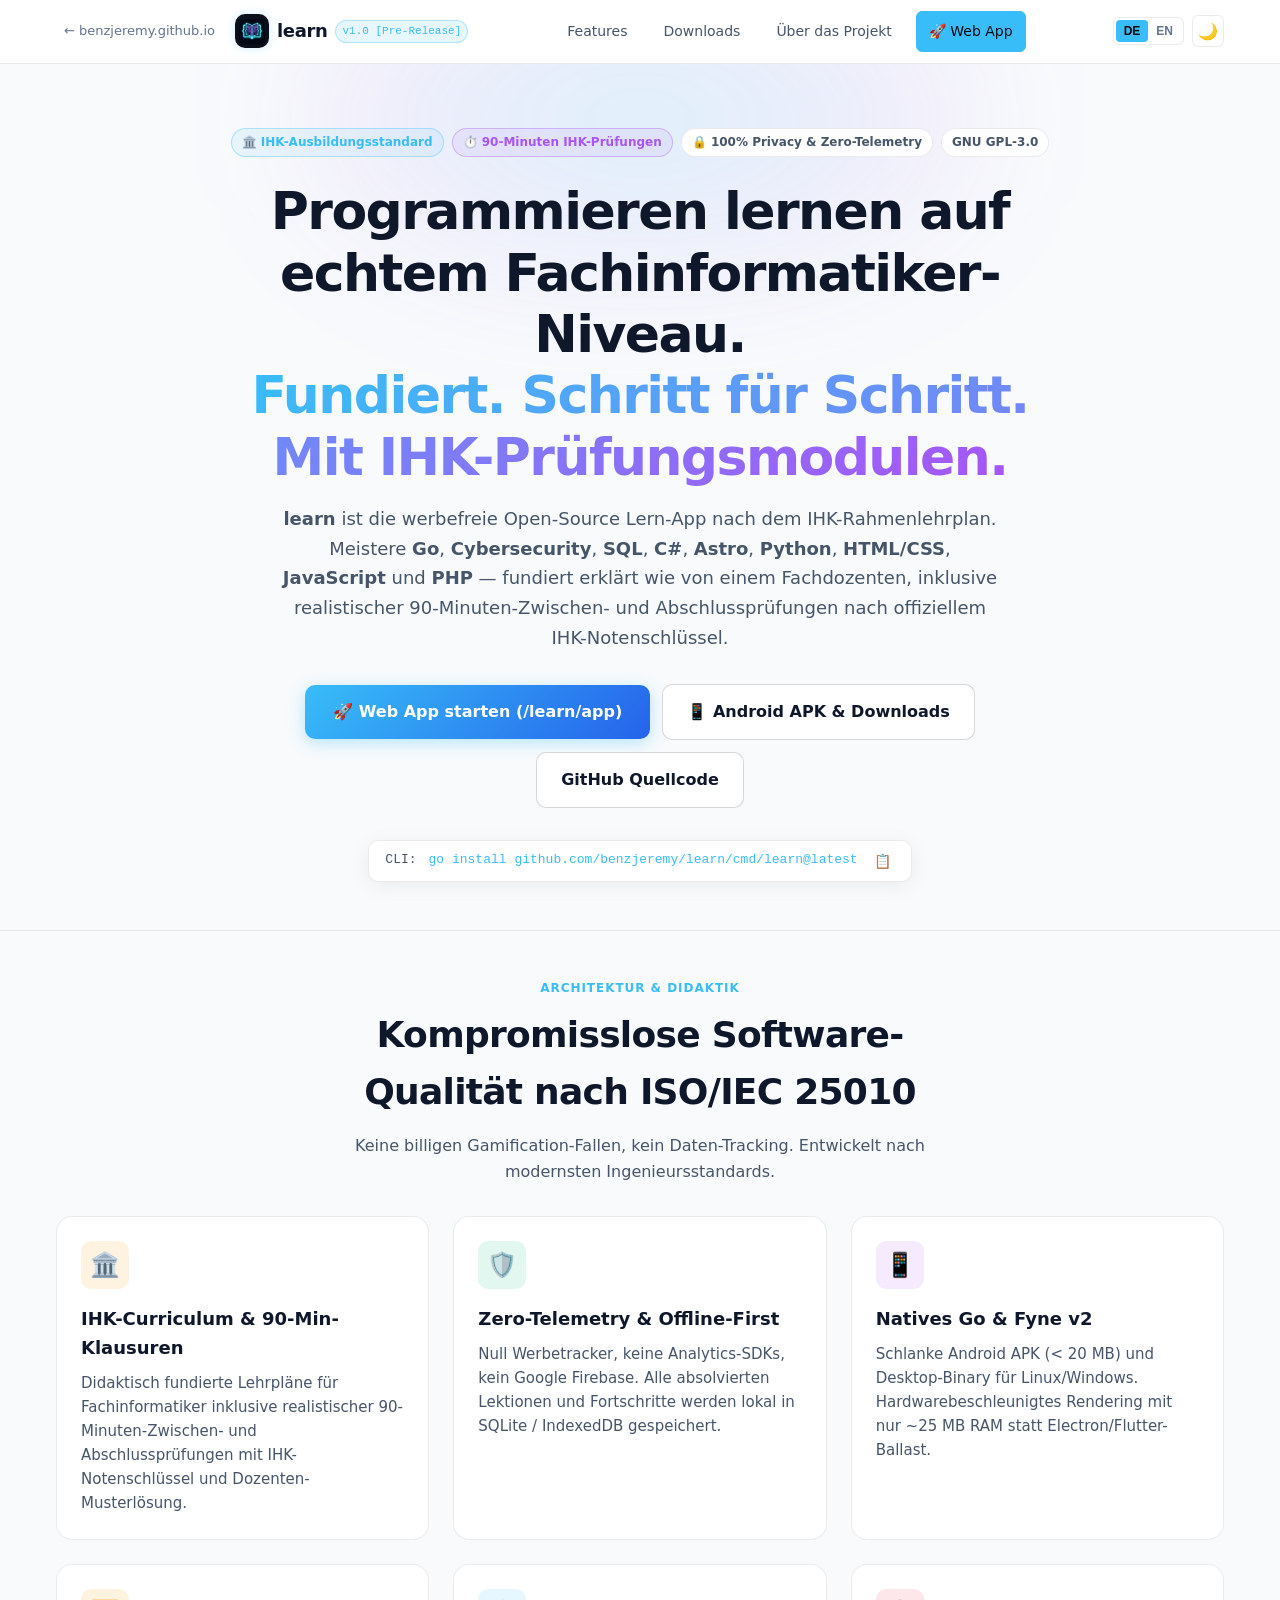
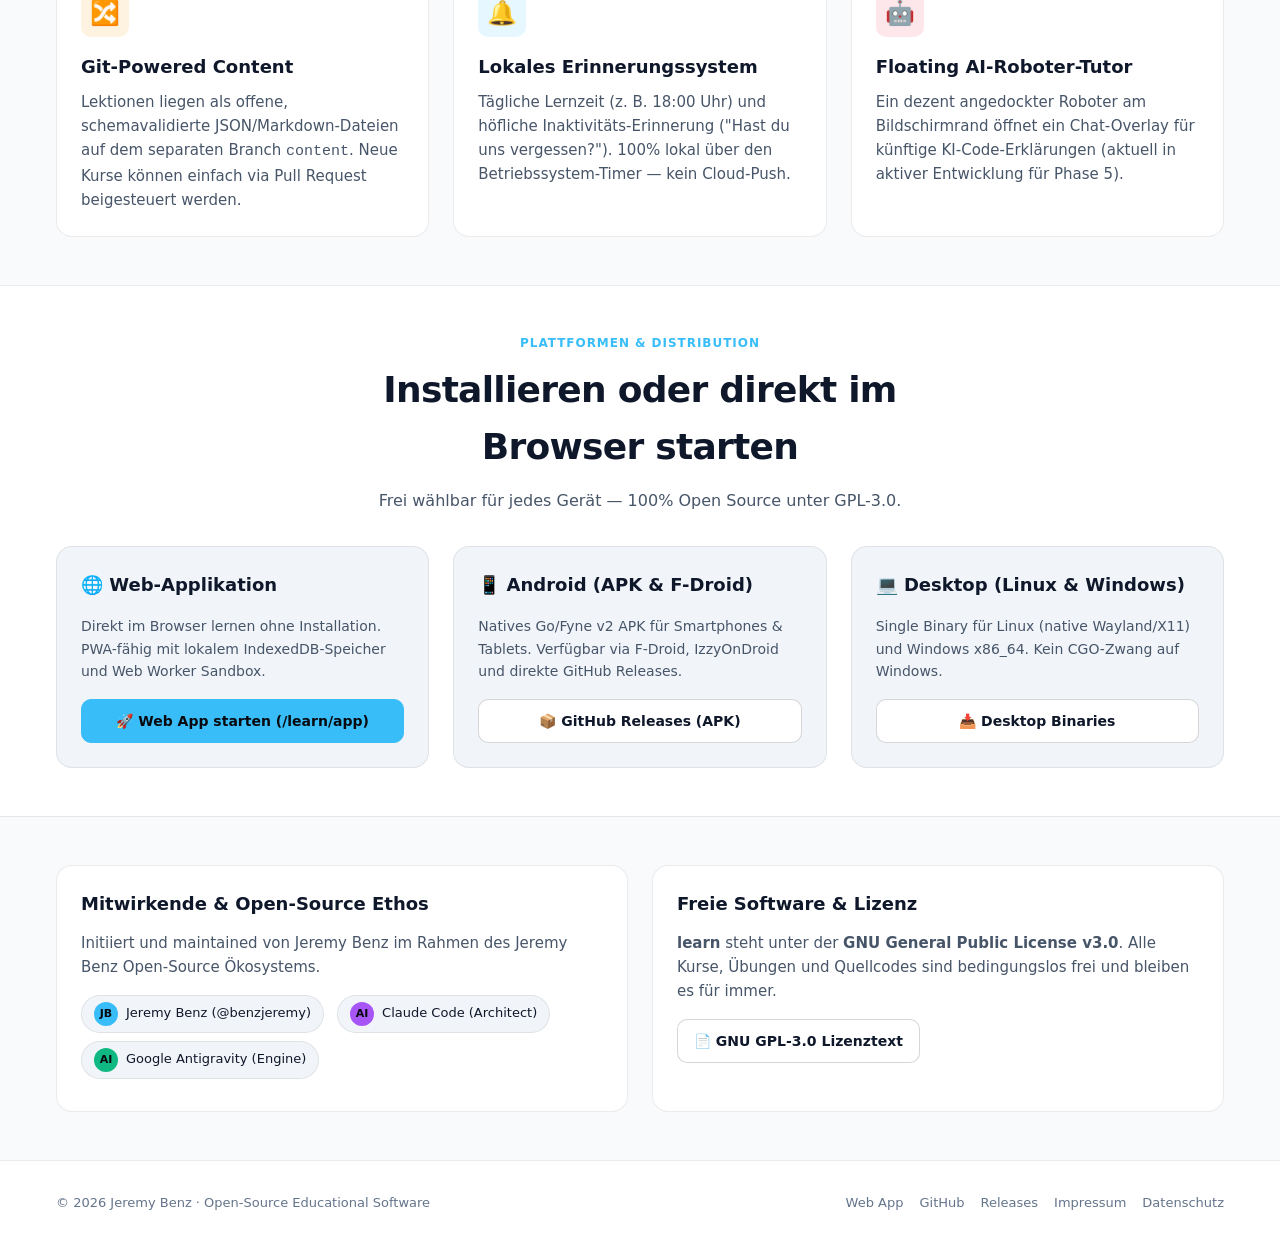
==== commit 25abeb76: "feat(web): add interactive 90-minute IHK exam engine, timer, and 9-subject curriculum" ====
--- a/index.html
+++ b/index.html
@@ -6,11 +6,11 @@
   <meta http-equiv="Content-Security-Policy" content="default-src 'self'; script-src 'self' 'unsafe-inline'; style-src 'self' 'unsafe-inline'; img-src 'self' data: https:; font-src 'self'; frame-src 'none'; object-src 'none'; base-uri 'self';" />
   <meta http-equiv="X-Content-Type-Options" content="nosniff" />
   <meta name="referrer" content="strict-origin-when-cross-origin" />
-  <title>learn – Freie, nicht-lineare Open-Source Lern-App für Go, Astro &amp; mehr</title>
-  <meta name="description" content="Offizielle Website für learn: Die datenschutzfreundliche Open-Source Alternative zu Mimo und SoloLearn. 100% ohne Paywalls, werbefrei, nicht-linear und offline-first.">
+  <title>learn – Open-Source Lern-App nach IHK-Standard für Go, Cybersecurity &amp; mehr</title>
+  <meta name="description" content="Offizielle Website für learn: Die werbefreie Open-Source Alternative für Fachinformatiker. Fundierte Lehrpläne für Go, Cybersecurity, SQL, C#, Astro, Python, HTML/CSS, JS &amp; PHP mit 90-Minuten IHK-Prüfungen.">
   <meta property="og:type" content="website">
-  <meta property="og:title" content="learn – Freie Open-Source Lern-App">
-  <meta property="og:description" content="Programmieren lernen ohne Paywalls: Go, Astro, Python, HTML/CSS, JS & PHP. Nativ für Android & Web.">
+  <meta property="og:title" content="learn – Open-Source Lern-App nach IHK-Standard">
+  <meta property="og:description" content="Programmieren lernen auf echtem Fachinformatiker-Niveau: Go, Cybersecurity, SQL, C#, Astro, Python &amp; Web. Nativ für Android &amp; Web.">
   <meta property="og:url" content="https://benzjeremy.github.io/learn/">
   <link rel="icon" type="image/png" sizes="512x512" href="assets/icon.png">
   <link rel="apple-touch-icon" href="assets/icon.png">
@@ -81,29 +81,29 @@
       <div class="container hero-container">
         
         <div class="hero-badges">
-          <span class="hero-badge badge-cyan">📱 Open-Source Lern-App</span>
-          <span class="hero-badge badge-violet">🔒 100% Privacy &amp; Zero-Telemetry</span>
-          <span class="hero-badge">⚡ Go 1.22 &amp; Fyne v2 Native</span>
+          <span class="hero-badge badge-cyan">🏛️ IHK-Ausbildungsstandard</span>
+          <span class="hero-badge badge-violet">⏱️ 90-Minuten IHK-Prüfungen</span>
+          <span class="hero-badge">🔒 100% Privacy &amp; Zero-Telemetry</span>
           <a href="https://github.com/benzjeremy/learn/blob/main/LICENSE" target="_blank" rel="noopener noreferrer" class="hero-badge">GNU GPL-3.0</a>
         </div>
 
         <div class="lang-de">
           <h1 class="hero-title">
-            Programmieren lernen ohne Paywalls.<br>
-            <span class="gradient-text">Nicht-linear. Datenschutzfreundlich. Für immer frei.</span>
+            Programmieren lernen auf echtem Fachinformatiker-Niveau.<br>
+            <span class="gradient-text">Fundiert. Schritt für Schritt. Mit IHK-Prüfungsmodulen.</span>
           </h1>
           <p class="hero-subtitle">
-            <strong>learn</strong> ist die werbefreie Open-Source Alternative zu Mimo und SoloLearn. Meistere <strong>Go</strong>, <strong>Astro</strong>, <strong>Python</strong>, <strong>HTML/CSS</strong>, <strong>JavaScript</strong> und <strong>PHP</strong> — völlig frei in jedes Kapitel einsteigen, ohne blockierende "Herzen", ohne Account-Zwang und 100% offline-fähig.
+            <strong>learn</strong> ist die werbefreie Open-Source Lern-App nach dem IHK-Rahmenlehrplan. Meistere <strong>Go</strong>, <strong>Cybersecurity</strong>, <strong>SQL</strong>, <strong>C#</strong>, <strong>Astro</strong>, <strong>Python</strong>, <strong>HTML/CSS</strong>, <strong>JavaScript</strong> und <strong>PHP</strong> — fundiert erklärt wie von einem Fachdozenten, inklusive realistischer 90-Minuten-Zwischen- und Abschlussprüfungen nach offiziellem IHK-Notenschlüssel.
           </p>
         </div>
 
         <div class="lang-en" style="display:none;">
           <h1 class="hero-title">
-            Learn Coding Without Paywalls.<br>
-            <span class="gradient-text">Non-linear. Privacy-first. Forever free.</span>
+            Learn Coding to Professional IHK Standards.<br>
+            <span class="gradient-text">In-depth. Step by step. With 90-minute exam simulations.</span>
           </h1>
           <p class="hero-subtitle">
-            <strong>learn</strong> is the ad-free open-source alternative to Mimo and SoloLearn. Master <strong>Go</strong>, <strong>Astro</strong>, <strong>Python</strong>, <strong>HTML/CSS</strong>, <strong>JavaScript</strong>, and <strong>PHP</strong> — jump freely into any chapter, no heart barriers, no accounts required, and 100% offline-ready.
+            <strong>learn</strong> is the ad-free open-source learning app following professional German IHK curricula. Master <strong>Go</strong>, <strong>Cybersecurity</strong>, <strong>SQL</strong>, <strong>C#</strong>, <strong>Astro</strong>, <strong>Python</strong>, <strong>HTML/CSS</strong>, <strong>JavaScript</strong>, and <strong>PHP</strong> — explained from first principles like a lecturer, featuring realistic 90-minute exams with official grading keys.
           </p>
         </div>
 
@@ -154,14 +154,14 @@
           
           <!-- Card 1 -->
           <div class="feature-card">
-            <div class="f-card-icon cyan">🔓</div>
-            <h3>
-              <span class="lang-de">Vollständig nicht-linear</span>
-              <span class="lang-en" style="display:none;">100% Non-Linear</span>
-            </h3>
-            <p>
-              <span class="lang-de">Du willst direkt mit Go Goroutines oder Astro SSR starten? Kein Problem! Jedes Kapitel ist von Beginn an frei anwählbar — ohne erzwungenes Freischalten.</span>
-              <span class="lang-en" style="display:none;">Want to jump straight to Go concurrency or Astro SSR? Go ahead! Every single chapter is unlocked from minute one — zero artificial gating.</span>
+            <div class="f-card-icon amber">🏛️</div>
+            <h3>
+              <span class="lang-de">IHK-Curriculum &amp; 90-Min-Klausuren</span>
+              <span class="lang-en" style="display:none;">IHK Curriculum &amp; 90-Min Exams</span>
+            </h3>
+            <p>
+              <span class="lang-de">Didaktisch fundierte Lehrpläne für Fachinformatiker inklusive realistischer 90-Minuten-Zwischen- und Abschlussprüfungen mit IHK-Notenschlüssel und Dozenten-Musterlösung.</span>
+              <span class="lang-en" style="display:none;">In-depth curricula for IT professionals including realistic 90-minute exam simulations with official grading keys and technical teacher explanations.</span>
             </p>
           </div>
 
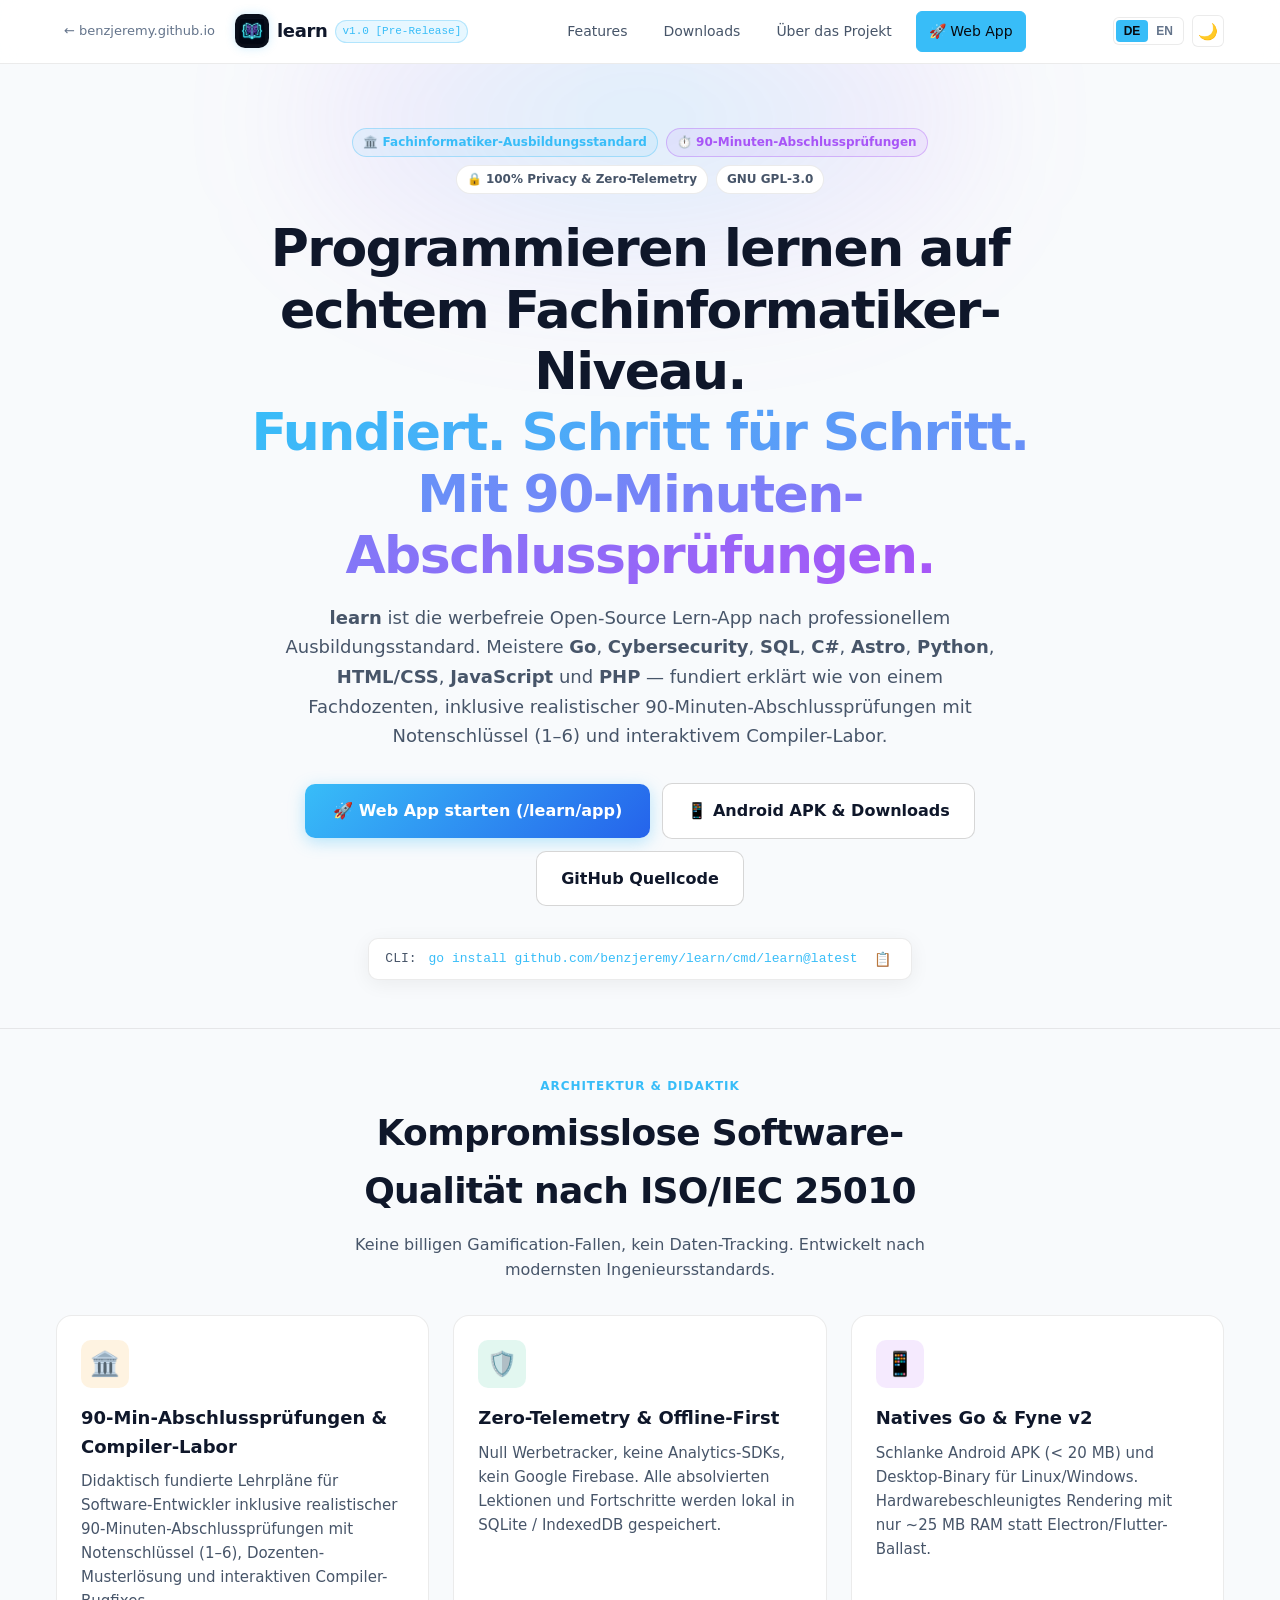
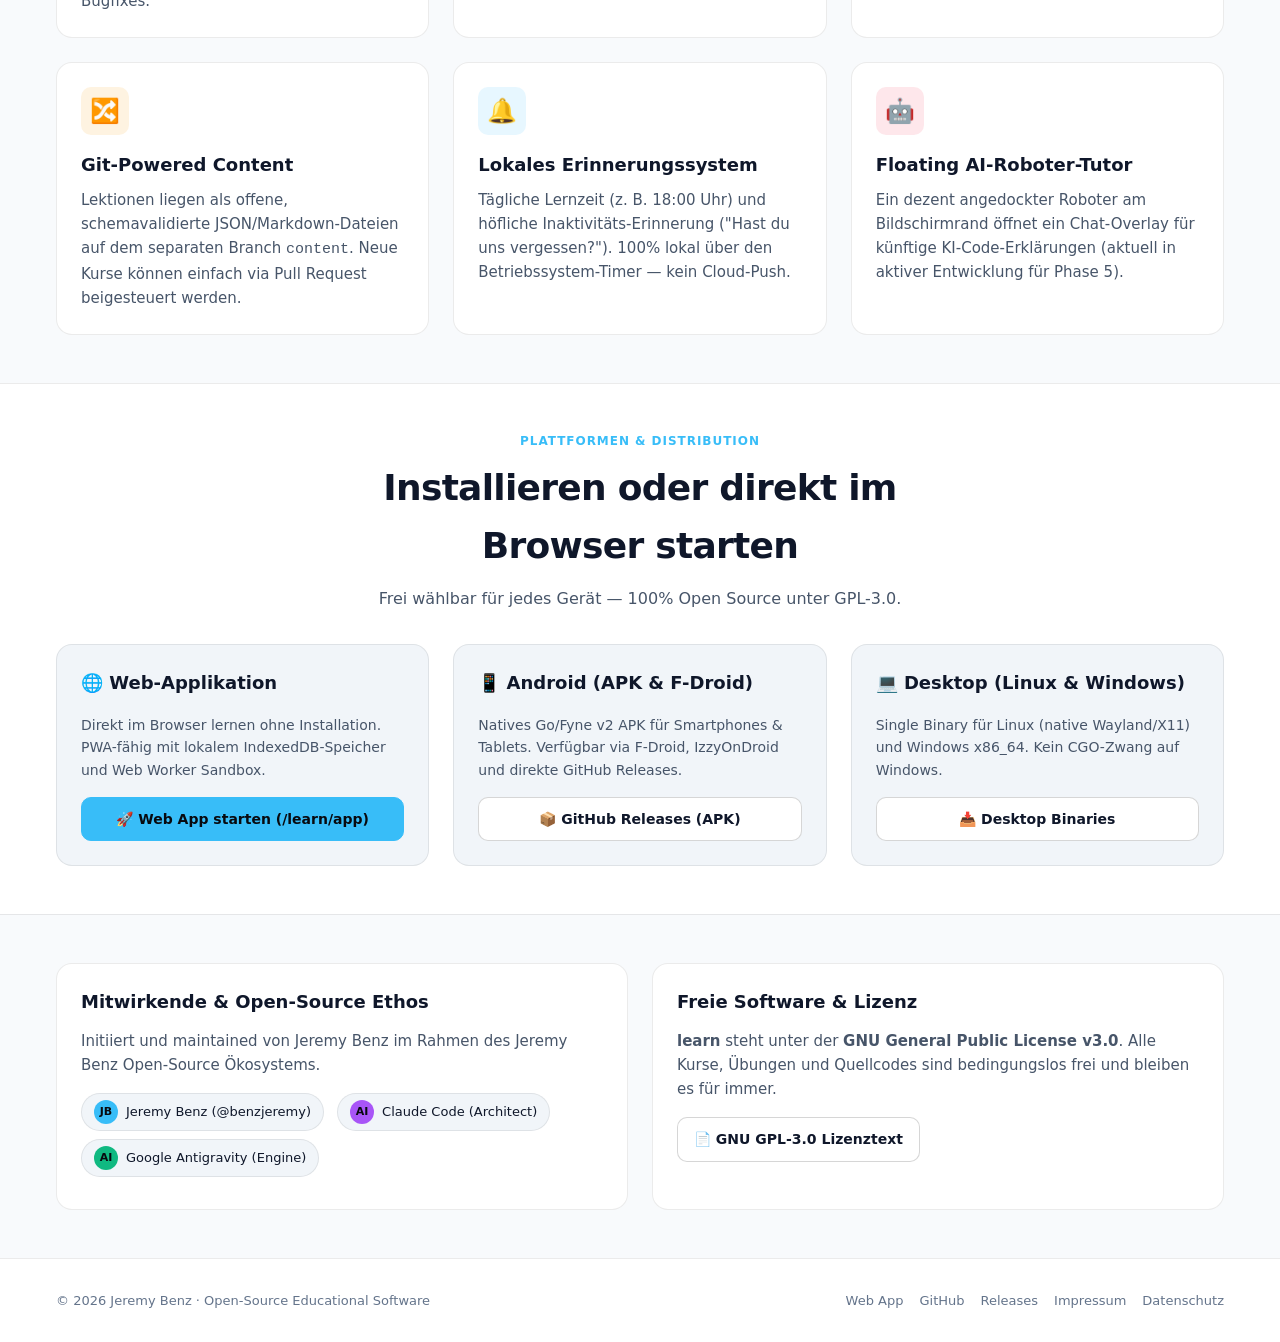
==== commit 8ca3ab95: "feat(web): add interactive compiler playground, inline code exercises, distractor feedback rationale" ====
--- a/index.html
+++ b/index.html
@@ -6,10 +6,10 @@
   <meta http-equiv="Content-Security-Policy" content="default-src 'self'; script-src 'self' 'unsafe-inline'; style-src 'self' 'unsafe-inline'; img-src 'self' data: https:; font-src 'self'; frame-src 'none'; object-src 'none'; base-uri 'self';" />
   <meta http-equiv="X-Content-Type-Options" content="nosniff" />
   <meta name="referrer" content="strict-origin-when-cross-origin" />
-  <title>learn – Open-Source Lern-App nach IHK-Standard für Go, Cybersecurity &amp; mehr</title>
-  <meta name="description" content="Offizielle Website für learn: Die werbefreie Open-Source Alternative für Fachinformatiker. Fundierte Lehrpläne für Go, Cybersecurity, SQL, C#, Astro, Python, HTML/CSS, JS &amp; PHP mit 90-Minuten IHK-Prüfungen.">
-  <meta property="og:type" content="website">
-  <meta property="og:title" content="learn – Open-Source Lern-App nach IHK-Standard">
+  <title>learn – Open-Source Lern-App für Go, Cybersecurity &amp; mehr mit 90-Minuten-Abschlussprüfungen</title>
+  <meta name="description" content="Offizielle Website für learn: Die werbefreie Open-Source Lern-App für Fachinformatiker. Fundierte Lehrpläne für Go, Cybersecurity, SQL, C#, Astro, Python, HTML/CSS, JS &amp; PHP mit 90-Minuten-Abschlussprüfungen.">
+  <link rel="icon" type="image/png" sizes="512x512" href="assets/icon.png">
+  <meta property="og:title" content="learn – Open-Source Lern-App mit 90-Minuten-Prüfungssimulation">
   <meta property="og:description" content="Programmieren lernen auf echtem Fachinformatiker-Niveau: Go, Cybersecurity, SQL, C#, Astro, Python &amp; Web. Nativ für Android &amp; Web.">
   <meta property="og:url" content="https://benzjeremy.github.io/learn/">
   <link rel="icon" type="image/png" sizes="512x512" href="assets/icon.png">
@@ -81,8 +81,8 @@
       <div class="container hero-container">
         
         <div class="hero-badges">
-          <span class="hero-badge badge-cyan">🏛️ IHK-Ausbildungsstandard</span>
-          <span class="hero-badge badge-violet">⏱️ 90-Minuten IHK-Prüfungen</span>
+          <span class="hero-badge badge-cyan">🏛️ Fachinformatiker-Ausbildungsstandard</span>
+          <span class="hero-badge badge-violet">⏱️ 90-Minuten-Abschlussprüfungen</span>
           <span class="hero-badge">🔒 100% Privacy &amp; Zero-Telemetry</span>
           <a href="https://github.com/benzjeremy/learn/blob/main/LICENSE" target="_blank" rel="noopener noreferrer" class="hero-badge">GNU GPL-3.0</a>
         </div>
@@ -90,20 +90,20 @@
         <div class="lang-de">
           <h1 class="hero-title">
             Programmieren lernen auf echtem Fachinformatiker-Niveau.<br>
-            <span class="gradient-text">Fundiert. Schritt für Schritt. Mit IHK-Prüfungsmodulen.</span>
+            <span class="gradient-text">Fundiert. Schritt für Schritt. Mit 90-Minuten-Abschlussprüfungen.</span>
           </h1>
           <p class="hero-subtitle">
-            <strong>learn</strong> ist die werbefreie Open-Source Lern-App nach dem IHK-Rahmenlehrplan. Meistere <strong>Go</strong>, <strong>Cybersecurity</strong>, <strong>SQL</strong>, <strong>C#</strong>, <strong>Astro</strong>, <strong>Python</strong>, <strong>HTML/CSS</strong>, <strong>JavaScript</strong> und <strong>PHP</strong> — fundiert erklärt wie von einem Fachdozenten, inklusive realistischer 90-Minuten-Zwischen- und Abschlussprüfungen nach offiziellem IHK-Notenschlüssel.
+            <strong>learn</strong> ist die werbefreie Open-Source Lern-App nach professionellem Ausbildungsstandard. Meistere <strong>Go</strong>, <strong>Cybersecurity</strong>, <strong>SQL</strong>, <strong>C#</strong>, <strong>Astro</strong>, <strong>Python</strong>, <strong>HTML/CSS</strong>, <strong>JavaScript</strong> und <strong>PHP</strong> — fundiert erklärt wie von einem Fachdozenten, inklusive realistischer 90-Minuten-Abschlussprüfungen mit Notenschlüssel (1–6) und interaktivem Compiler-Labor.
           </p>
         </div>
 
         <div class="lang-en" style="display:none;">
           <h1 class="hero-title">
-            Learn Coding to Professional IHK Standards.<br>
-            <span class="gradient-text">In-depth. Step by step. With 90-minute exam simulations.</span>
+            Learn Coding to Professional Developer Standards.<br>
+            <span class="gradient-text">In-depth. Step by step. With 90-minute final exams &amp; compiler labs.</span>
           </h1>
           <p class="hero-subtitle">
-            <strong>learn</strong> is the ad-free open-source learning app following professional German IHK curricula. Master <strong>Go</strong>, <strong>Cybersecurity</strong>, <strong>SQL</strong>, <strong>C#</strong>, <strong>Astro</strong>, <strong>Python</strong>, <strong>HTML/CSS</strong>, <strong>JavaScript</strong>, and <strong>PHP</strong> — explained from first principles like a lecturer, featuring realistic 90-minute exams with official grading keys.
+            <strong>learn</strong> is the ad-free open-source learning app following professional curricula. Master <strong>Go</strong>, <strong>Cybersecurity</strong>, <strong>SQL</strong>, <strong>C#</strong>, <strong>Astro</strong>, <strong>Python</strong>, <strong>HTML/CSS</strong>, <strong>JavaScript</strong>, and <strong>PHP</strong> — explained from first principles like a lecturer, featuring realistic 90-minute final exams with standard grading keys and hands-on compiler exercises.
           </p>
         </div>
 
@@ -156,12 +156,12 @@
           <div class="feature-card">
             <div class="f-card-icon amber">🏛️</div>
             <h3>
-              <span class="lang-de">IHK-Curriculum &amp; 90-Min-Klausuren</span>
-              <span class="lang-en" style="display:none;">IHK Curriculum &amp; 90-Min Exams</span>
-            </h3>
-            <p>
-              <span class="lang-de">Didaktisch fundierte Lehrpläne für Fachinformatiker inklusive realistischer 90-Minuten-Zwischen- und Abschlussprüfungen mit IHK-Notenschlüssel und Dozenten-Musterlösung.</span>
-              <span class="lang-en" style="display:none;">In-depth curricula for IT professionals including realistic 90-minute exam simulations with official grading keys and technical teacher explanations.</span>
+              <span class="lang-de">90-Min-Abschlussprüfungen &amp; Compiler-Labor</span>
+              <span class="lang-en" style="display:none;">90-Min Final Exams &amp; Compiler Labs</span>
+            </h3>
+            <p>
+              <span class="lang-de">Didaktisch fundierte Lehrpläne für Software-Entwickler inklusive realistischer 90-Minuten-Abschlussprüfungen mit Notenschlüssel (1–6), Dozenten-Musterlösung und interaktiven Compiler-Bugfixes.</span>
+              <span class="lang-en" style="display:none;">In-depth curricula for software developers including realistic 90-minute final exams with standard grading keys (1–6), model solutions, and interactive compiler bugfixes.</span>
             </p>
           </div>
 
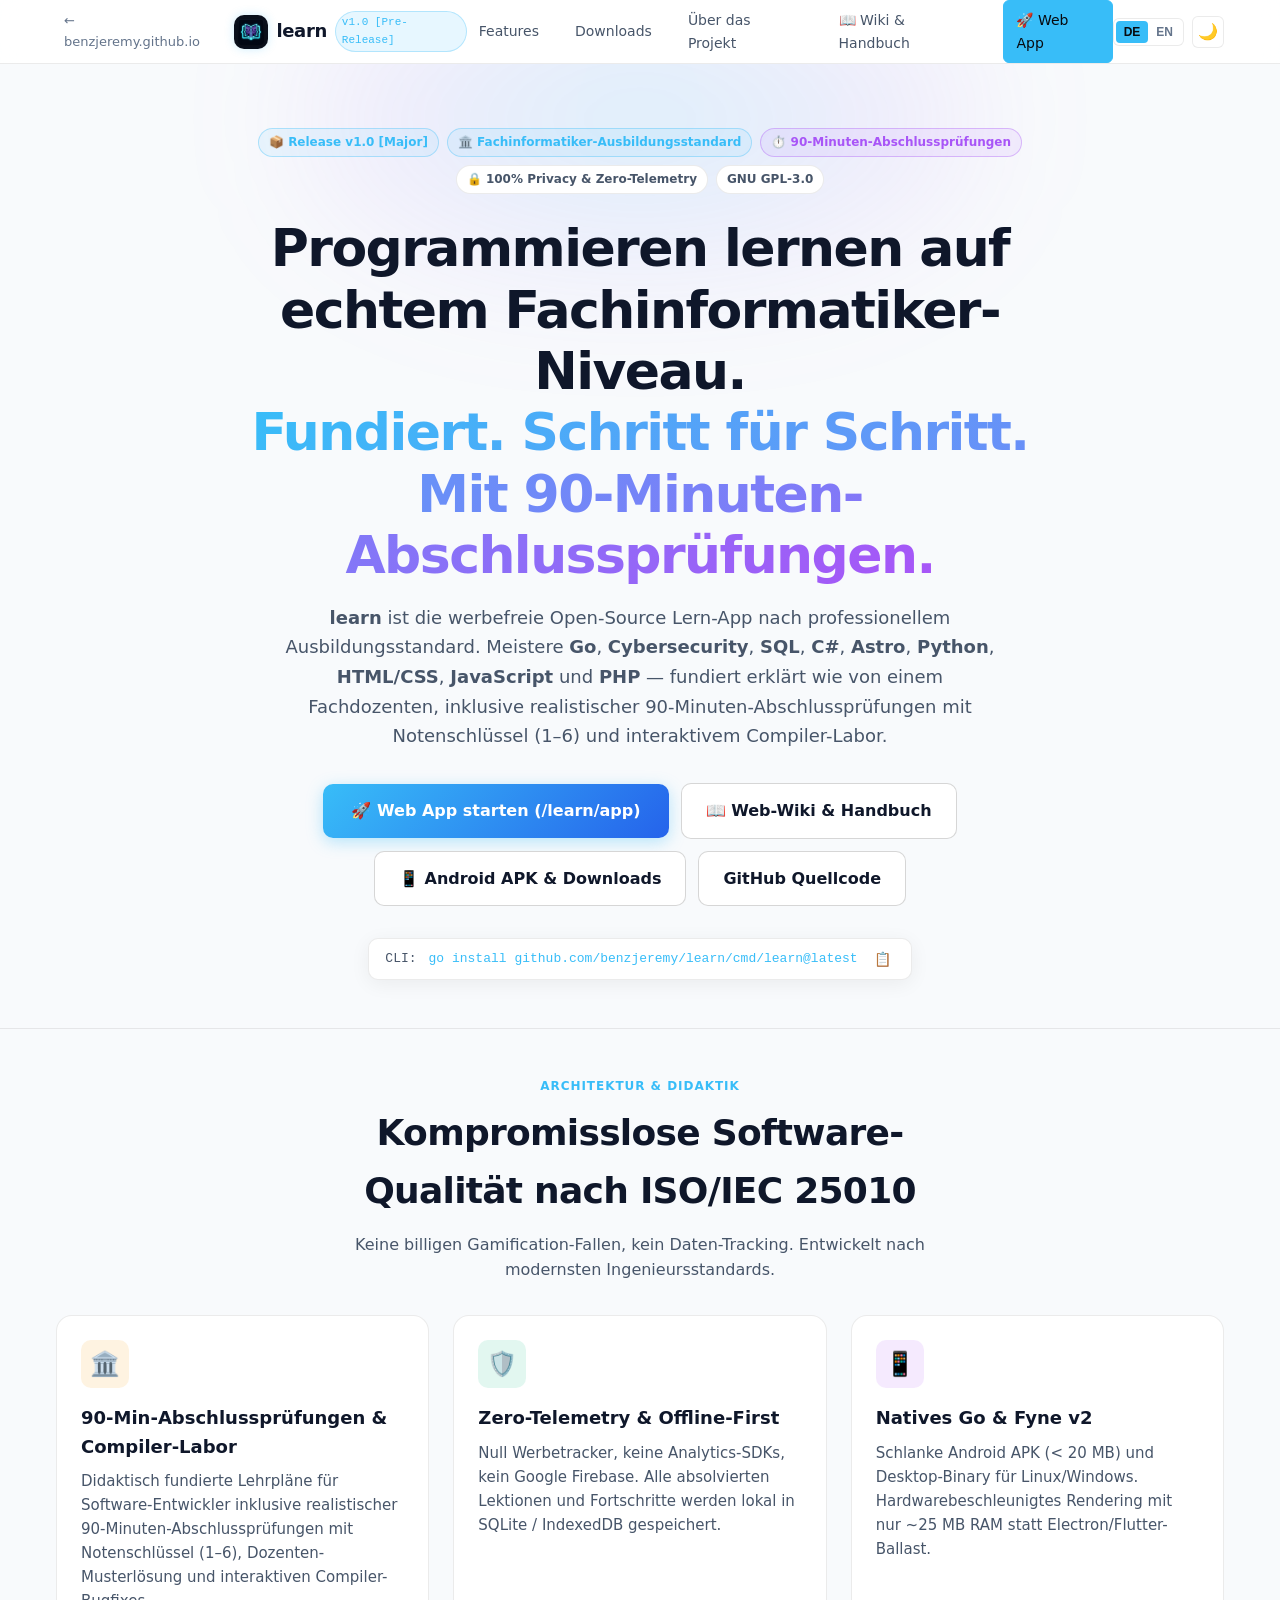
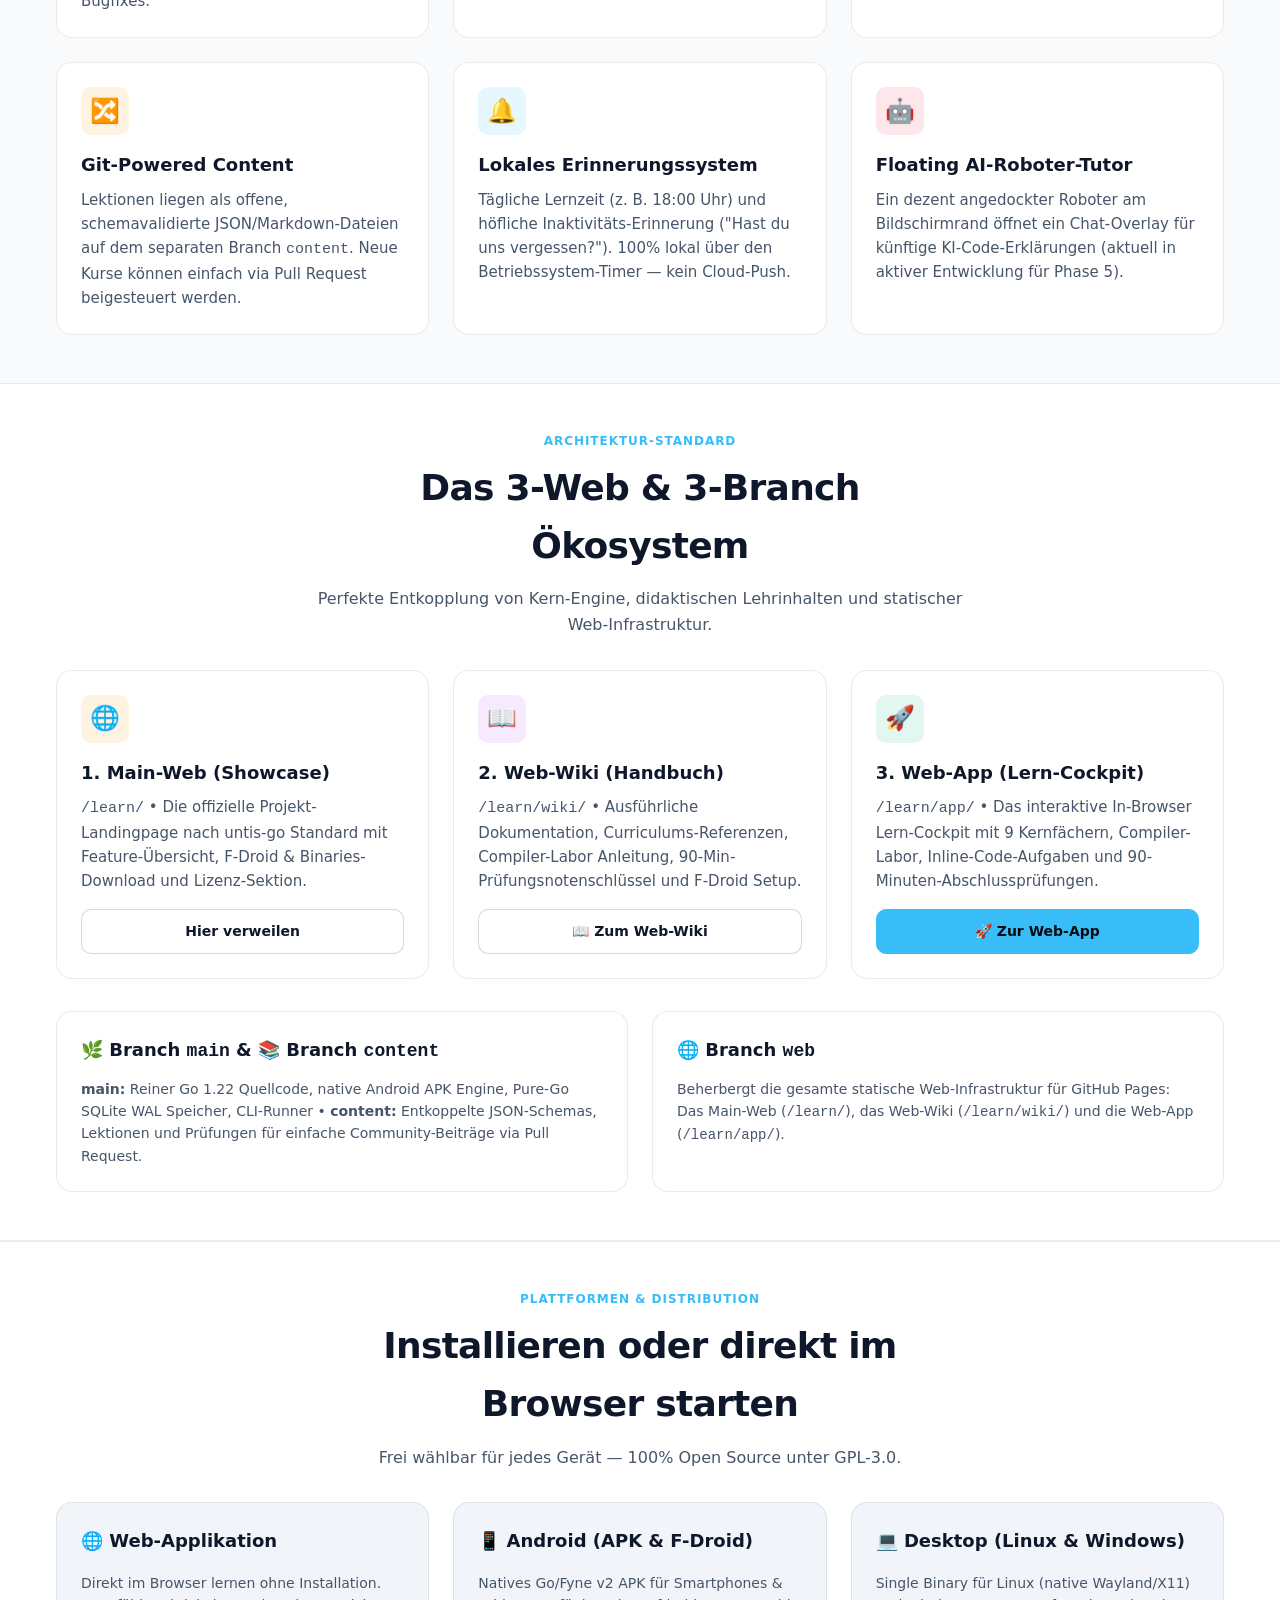
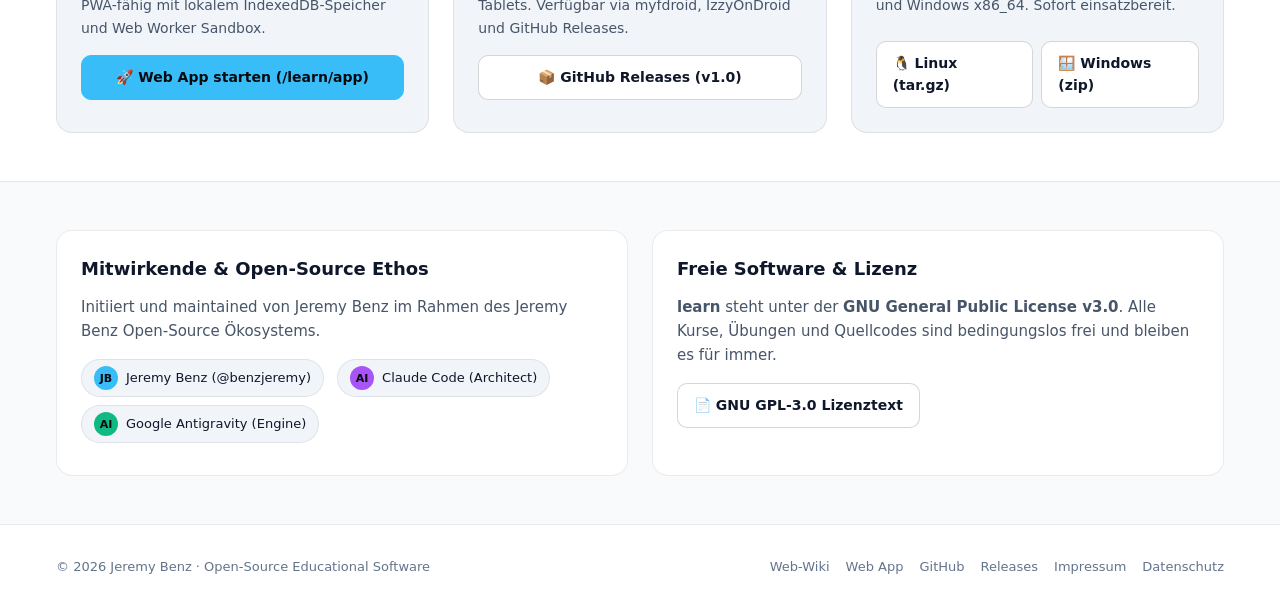
==== commit 8d6feb06: "feat(web): establish 3-web ecosystem with official web-wiki, cross-navigation, 3-branch architecture" ====
--- a/index.html
+++ b/index.html
@@ -58,6 +58,10 @@
           <span class="lang-de">Über das Projekt</span>
           <span class="lang-en" style="display:none;">About</span>
         </a>
+        <a href="wiki/">
+          <span class="lang-de">📖 Wiki &amp; Handbuch</span>
+          <span class="lang-en" style="display:none;">📖 Wiki &amp; Manual</span>
+        </a>
         <a href="app/" class="btn-card highlight">
           <span class="lang-de">🚀 Web App</span>
           <span class="lang-en" style="display:none;">🚀 Web App</span>
@@ -81,6 +85,7 @@
       <div class="container hero-container">
         
         <div class="hero-badges">
+          <a href="https://github.com/benzjeremy/learn/releases/tag/v1.0" target="_blank" rel="noopener noreferrer" class="hero-badge badge-cyan">📦 Release v1.0 [Major]</a>
           <span class="hero-badge badge-cyan">🏛️ Fachinformatiker-Ausbildungsstandard</span>
           <span class="hero-badge badge-violet">⏱️ 90-Minuten-Abschlussprüfungen</span>
           <span class="hero-badge">🔒 100% Privacy &amp; Zero-Telemetry</span>
@@ -111,6 +116,10 @@
         <div class="hero-cta-group">
           <a href="app/" class="btn-primary">
             <span>🚀 Web App starten (/learn/app)</span>
+          </a>
+          <a href="wiki/" class="btn-secondary">
+            <span class="lang-de">📖 Web-Wiki &amp; Handbuch</span>
+            <span class="lang-en" style="display:none;">📖 Web Wiki &amp; Manual</span>
           </a>
           <a href="#download" class="btn-secondary">
             <span class="lang-de">📱 Android APK &amp; Downloads</span>
@@ -235,6 +244,98 @@
       </div>
     </section>
 
+    <!-- 3-BRANCH & 3-WEB ARCHITECTURE SECTION -->
+    <section class="features-section" style="background: var(--bg-surface); border-top: 1px solid var(--border-subtle); border-bottom: 1px solid var(--border-subtle);">
+      <div class="container">
+        <div class="section-header">
+          <p class="section-tag">
+            <span class="lang-de">Architektur-Standard</span>
+            <span class="lang-en" style="display:none;">Architectural Standard</span>
+          </p>
+          <h2 class="section-title">
+            <span class="lang-de">Das 3-Web &amp; 3-Branch Ökosystem</span>
+            <span class="lang-en" style="display:none;">The 3-Web &amp; 3-Branch Ecosystem</span>
+          </h2>
+          <p class="section-subtitle">
+            <span class="lang-de">Perfekte Entkopplung von Kern-Engine, didaktischen Lehrinhalten und statischer Web-Infrastruktur.</span>
+            <span class="lang-en" style="display:none;">Clean separation of core engine, didactic curricula, and static web infrastructure.</span>
+          </p>
+        </div>
+
+        <div class="feature-grid">
+          <!-- Web 1: Main-Web -->
+          <div class="feature-card">
+            <div class="f-card-icon amber">🌐</div>
+            <h3>
+              <span class="lang-de">1. Main-Web (Showcase)</span>
+              <span class="lang-en" style="display:none;">1. Main-Web (Showcase)</span>
+            </h3>
+            <p>
+              <span class="lang-de"><code>/learn/</code> &bull; Die offizielle Projekt-Landingpage nach untis-go Standard mit Feature-Übersicht, F-Droid &amp; Binaries-Download und Lizenz-Sektion.</span>
+              <span class="lang-en" style="display:none;"><code>/learn/</code> &bull; The official project landing page following the untis-go standard with feature overview, F-Droid/binary downloads, and license section.</span>
+            </p>
+            <a href="#features" class="btn-card" style="margin-top: 1rem;">
+              <span class="lang-de">Hier verweilen</span>
+              <span class="lang-en" style="display:none;">Stay here</span>
+            </a>
+          </div>
+
+          <!-- Web 2: Wiki -->
+          <div class="feature-card">
+            <div class="f-card-icon violet">📖</div>
+            <h3>
+              <span class="lang-de">2. Web-Wiki (Handbuch)</span>
+              <span class="lang-en" style="display:none;">2. Web-Wiki (Documentation)</span>
+            </h3>
+            <p>
+              <span class="lang-de"><code>/learn/wiki/</code> &bull; Ausführliche Dokumentation, Curriculums-Referenzen, Compiler-Labor Anleitung, 90-Min-Prüfungsnotenschlüssel und F-Droid Setup.</span>
+              <span class="lang-en" style="display:none;"><code>/learn/wiki/</code> &bull; Comprehensive documentation, curriculum reference, compiler lab guide, 90-min exam grading keys, and F-Droid setup.</span>
+            </p>
+            <a href="wiki/" class="btn-card" style="margin-top: 1rem;">
+              <span class="lang-de">📖 Zum Web-Wiki</span>
+              <span class="lang-en" style="display:none;">📖 Open Web-Wiki</span>
+            </a>
+          </div>
+
+          <!-- Web 3: App -->
+          <div class="feature-card">
+            <div class="f-card-icon emerald">🚀</div>
+            <h3>
+              <span class="lang-de">3. Web-App (Lern-Cockpit)</span>
+              <span class="lang-en" style="display:none;">3. Web-App (Learning Cockpit)</span>
+            </h3>
+            <p>
+              <span class="lang-de"><code>/learn/app/</code> &bull; Das interaktive In-Browser Lern-Cockpit mit 9 Kernfächern, Compiler-Labor, Inline-Code-Aufgaben und 90-Minuten-Abschlussprüfungen.</span>
+              <span class="lang-en" style="display:none;"><code>/learn/app/</code> &bull; The interactive in-browser learning cockpit with 9 core subjects, compiler lab, inline code tasks, and 90-minute final exams.</span>
+            </p>
+            <a href="app/" class="btn-card highlight" style="margin-top: 1rem;">
+              <span class="lang-de">🚀 Zur Web-App</span>
+              <span class="lang-en" style="display:none;">🚀 Launch Web App</span>
+            </a>
+          </div>
+        </div>
+
+        <!-- 3-Branch Row -->
+        <div class="about-layout-grid" style="margin-top: 2rem;">
+          <div class="about-box">
+            <h3>🌿 Branch <code>main</code> &amp; 📚 Branch <code>content</code></h3>
+            <p style="color: var(--text-secondary); font-size: 0.875rem;">
+              <span class="lang-de"><strong>main:</strong> Reiner Go 1.22 Quellcode, native Android APK Engine, Pure-Go SQLite WAL Speicher, CLI-Runner &bull; <strong>content:</strong> Entkoppelte JSON-Schemas, Lektionen und Prüfungen für einfache Community-Beiträge via Pull Request.</span>
+              <span class="lang-en" style="display:none;"><strong>main:</strong> Pure Go 1.22 source code, native Android APK engine, Pure-Go SQLite WAL storage, CLI runner &bull; <strong>content:</strong> Decoupled JSON schemas, lessons, and exams for simple community PR contributions.</span>
+            </p>
+          </div>
+          <div class="about-box">
+            <h3>🌐 Branch <code>web</code></h3>
+            <p style="color: var(--text-secondary); font-size: 0.875rem;">
+              <span class="lang-de">Beherbergt die gesamte statische Web-Infrastruktur für GitHub Pages: Das Main-Web (<code>/learn/</code>), das Web-Wiki (<code>/learn/wiki/</code>) und die Web-App (<code>/learn/app/</code>).</span>
+              <span class="lang-en" style="display:none;">Hosts the complete static web infrastructure for GitHub Pages: Main-Web (<code>/learn/</code>), Web-Wiki (<code>/learn/wiki/</code>), and Web-App (<code>/learn/app/</code>).</span>
+            </p>
+          </div>
+        </div>
+
+      </div>
+    </section>
+
     <!-- DOWNLOADS SECTION -->
     <section class="download-section" id="download">
       <div class="container">
@@ -272,11 +373,11 @@
           <div class="download-card">
             <h3>📱 Android (APK &amp; F-Droid)</h3>
             <p>
-              <span class="lang-de">Natives Go/Fyne v2 APK für Smartphones &amp; Tablets. Verfügbar via F-Droid, IzzyOnDroid und direkte GitHub Releases.</span>
-              <span class="lang-en" style="display:none;">Native Go/Fyne v2 APK for phones &amp; tablets. Available via F-Droid, IzzyOnDroid, and direct GitHub releases.</span>
-            </p>
-            <a href="https://github.com/benzjeremy/learn/releases" target="_blank" rel="noopener noreferrer" class="btn-card">
-              <span>📦 GitHub Releases (APK)</span>
+              <span class="lang-de">Natives Go/Fyne v2 APK für Smartphones &amp; Tablets. Verfügbar via myfdroid, IzzyOnDroid und GitHub Releases.</span>
+              <span class="lang-en" style="display:none;">Native Go/Fyne v2 APK for phones &amp; tablets. Available via myfdroid, IzzyOnDroid, and GitHub releases.</span>
+            </p>
+            <a href="https://github.com/benzjeremy/learn/releases/tag/v1.0" target="_blank" rel="noopener noreferrer" class="btn-card">
+              <span>📦 GitHub Releases (v1.0)</span>
             </a>
           </div>
 
@@ -284,12 +385,17 @@
           <div class="download-card">
             <h3>💻 Desktop (Linux &amp; Windows)</h3>
             <p>
-              <span class="lang-de">Single Binary für Linux (native Wayland/X11) und Windows x86_64. Kein CGO-Zwang auf Windows.</span>
-              <span class="lang-en" style="display:none;">Single binary for Linux (Wayland/X11) and Windows x86_64. No runtime dependencies.</span>
-            </p>
-            <a href="https://github.com/benzjeremy/learn/releases" target="_blank" rel="noopener noreferrer" class="btn-card">
-              <span>📥 Desktop Binaries</span>
-            </a>
+              <span class="lang-de">Single Binary für Linux (native Wayland/X11) und Windows x86_64. Sofort einsatzbereit.</span>
+              <span class="lang-en" style="display:none;">Single binary for Linux (Wayland/X11) and Windows x86_64. Ready to run.</span>
+            </p>
+            <div style="display: flex; gap: 0.5rem; margin-top: 0.5rem;">
+              <a href="https://github.com/benzjeremy/learn/releases/download/v1.0/learn-v1.0-linux.tar.gz" class="btn-card" style="flex:1;">
+                <span>🐧 Linux (tar.gz)</span>
+              </a>
+              <a href="https://github.com/benzjeremy/learn/releases/download/v1.0/learn-v1.0-windows.zip" class="btn-card" style="flex:1;">
+                <span>🪟 Windows (zip)</span>
+              </a>
+            </div>
           </div>
 
         </div>
@@ -355,6 +461,7 @@
         <span>© 2026 Jeremy Benz · Open-Source Educational Software</span>
       </div>
       <div class="footer-links">
+        <a href="wiki/">Web-Wiki</a>
         <a href="app/">Web App</a>
         <a href="https://github.com/benzjeremy/learn" target="_blank" rel="noopener noreferrer">GitHub</a>
         <a href="https://github.com/benzjeremy/learn/releases" target="_blank" rel="noopener noreferrer">Releases</a>
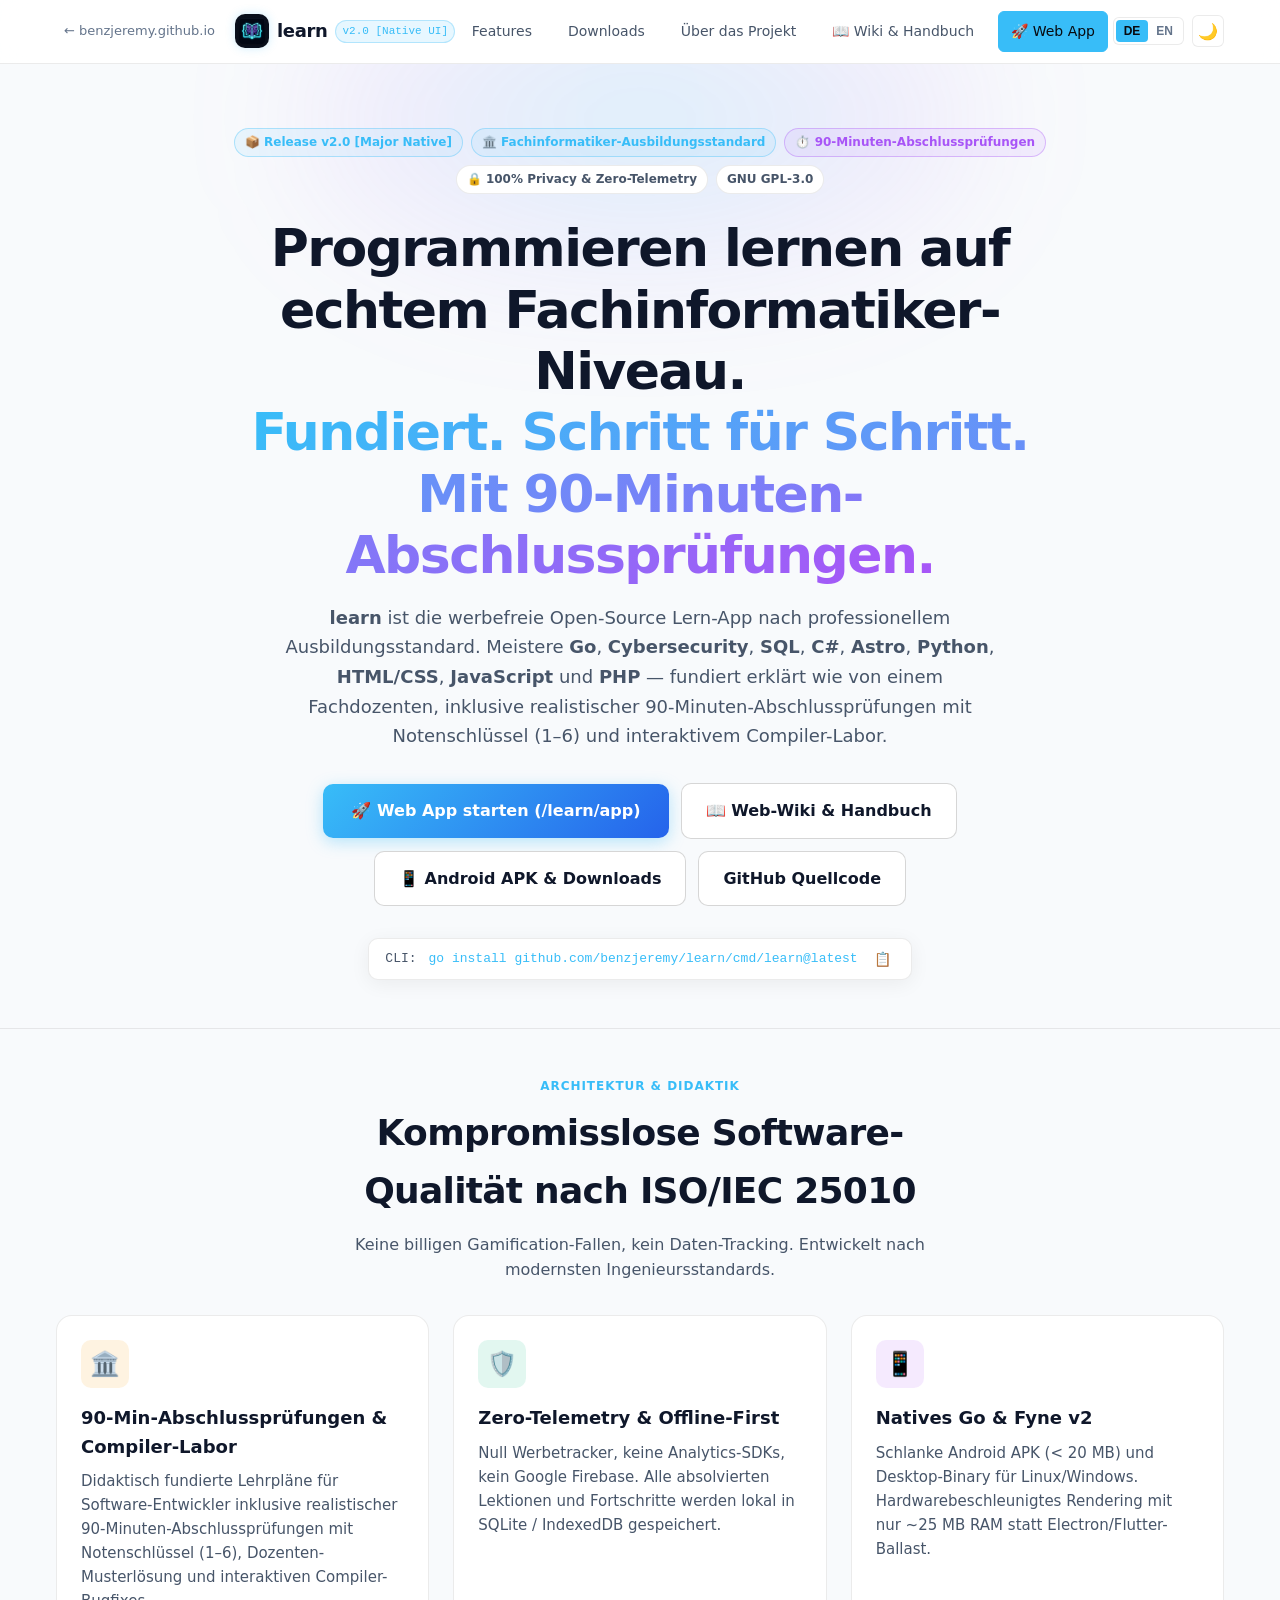
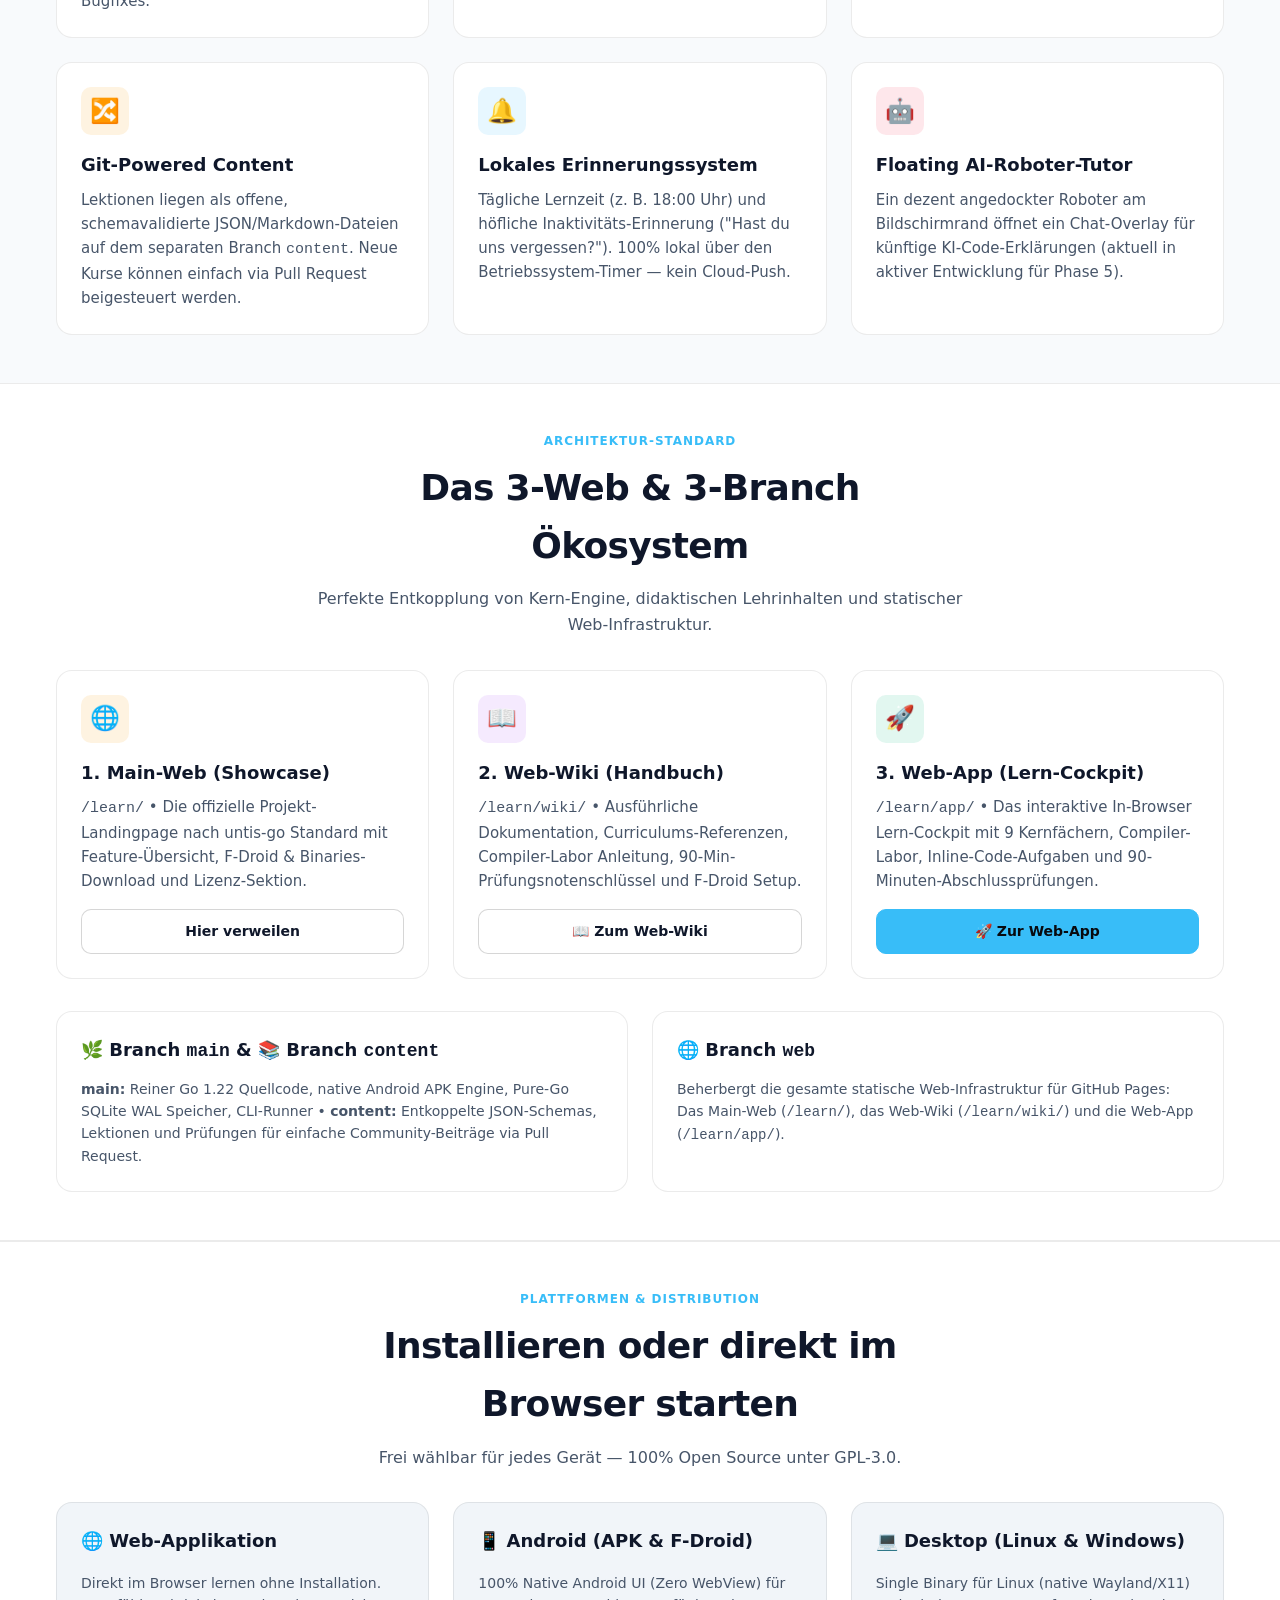
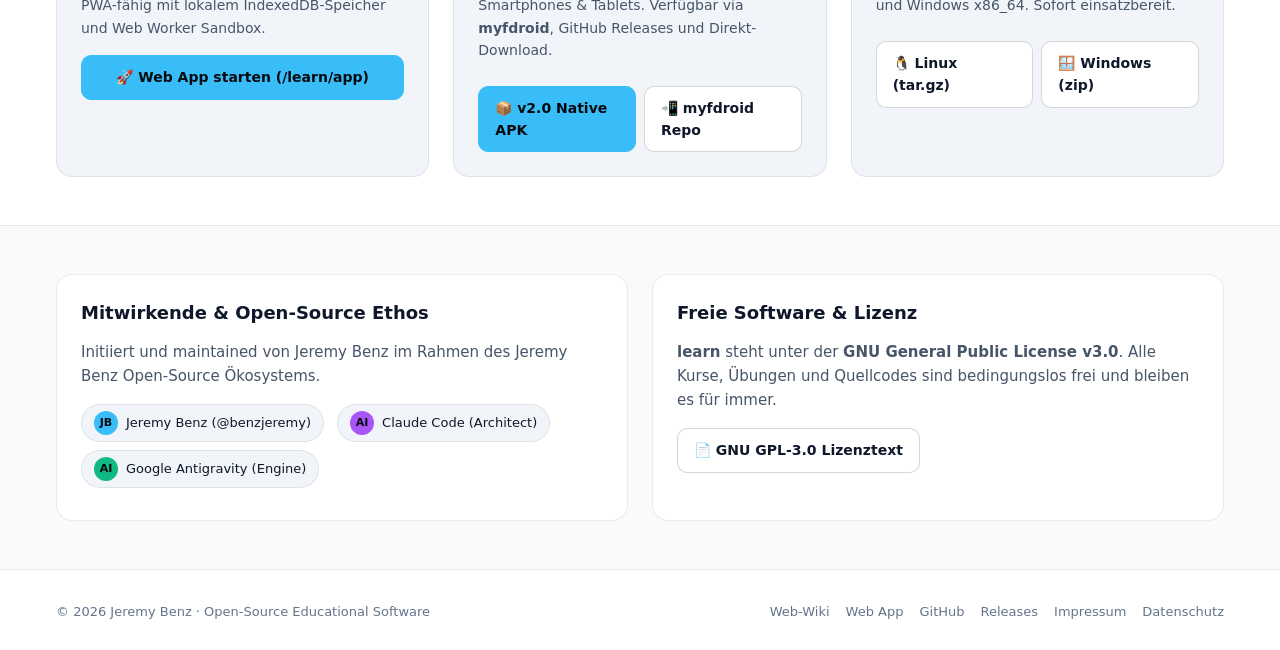
==== commit af74e267: "feat(web): update landing page and wiki for v2.0 Native UI release and myfdroid integration" ====
--- a/index.html
+++ b/index.html
@@ -40,7 +40,7 @@
           <img src="assets/icon.png" alt="learn Logo" class="brand-logo" width="34" height="34">
           <div class="brand-info">
             <span class="brand-name">learn</span>
-            <span class="brand-ver">v1.0 [Pre-Release]</span>
+            <span class="brand-ver">v2.0 [Native UI]</span>
           </div>
         </a>
       </div>
@@ -85,7 +85,7 @@
       <div class="container hero-container">
         
         <div class="hero-badges">
-          <a href="https://github.com/benzjeremy/learn/releases/tag/v1.0" target="_blank" rel="noopener noreferrer" class="hero-badge badge-cyan">📦 Release v1.0 [Major]</a>
+          <a href="https://github.com/benzjeremy/learn/releases/tag/v2.0" target="_blank" rel="noopener noreferrer" class="hero-badge badge-cyan">📦 Release v2.0 [Major Native]</a>
           <span class="hero-badge badge-cyan">🏛️ Fachinformatiker-Ausbildungsstandard</span>
           <span class="hero-badge badge-violet">⏱️ 90-Minuten-Abschlussprüfungen</span>
           <span class="hero-badge">🔒 100% Privacy &amp; Zero-Telemetry</span>
@@ -373,12 +373,17 @@
           <div class="download-card">
             <h3>📱 Android (APK &amp; F-Droid)</h3>
             <p>
-              <span class="lang-de">Natives Go/Fyne v2 APK für Smartphones &amp; Tablets. Verfügbar via myfdroid, IzzyOnDroid und GitHub Releases.</span>
-              <span class="lang-en" style="display:none;">Native Go/Fyne v2 APK for phones &amp; tablets. Available via myfdroid, IzzyOnDroid, and GitHub releases.</span>
-            </p>
-            <a href="https://github.com/benzjeremy/learn/releases/tag/v1.0" target="_blank" rel="noopener noreferrer" class="btn-card">
-              <span>📦 GitHub Releases (v1.0)</span>
-            </a>
+              <span class="lang-de">100% Native Android UI (Zero WebView) für Smartphones &amp; Tablets. Verfügbar via <strong>myfdroid</strong>, GitHub Releases und Direkt-Download.</span>
+              <span class="lang-en" style="display:none;">100% Native Android UI (Zero WebView) for phones &amp; tablets. Available via <strong>myfdroid</strong>, GitHub releases, and direct APK download.</span>
+            </p>
+            <div style="display: flex; gap: 0.5rem; margin-top: 0.5rem; flex-wrap: wrap;">
+              <a href="https://github.com/benzjeremy/learn/releases/tag/v2.0" target="_blank" rel="noopener noreferrer" class="btn-card highlight" style="flex:1;">
+                <span>📦 v2.0 Native APK</span>
+              </a>
+              <a href="https://benzjeremy.github.io/myfdroid/" target="_blank" rel="noopener noreferrer" class="btn-card" style="flex:1;">
+                <span>📲 myfdroid Repo</span>
+              </a>
+            </div>
           </div>
 
           <!-- Desktop Card -->
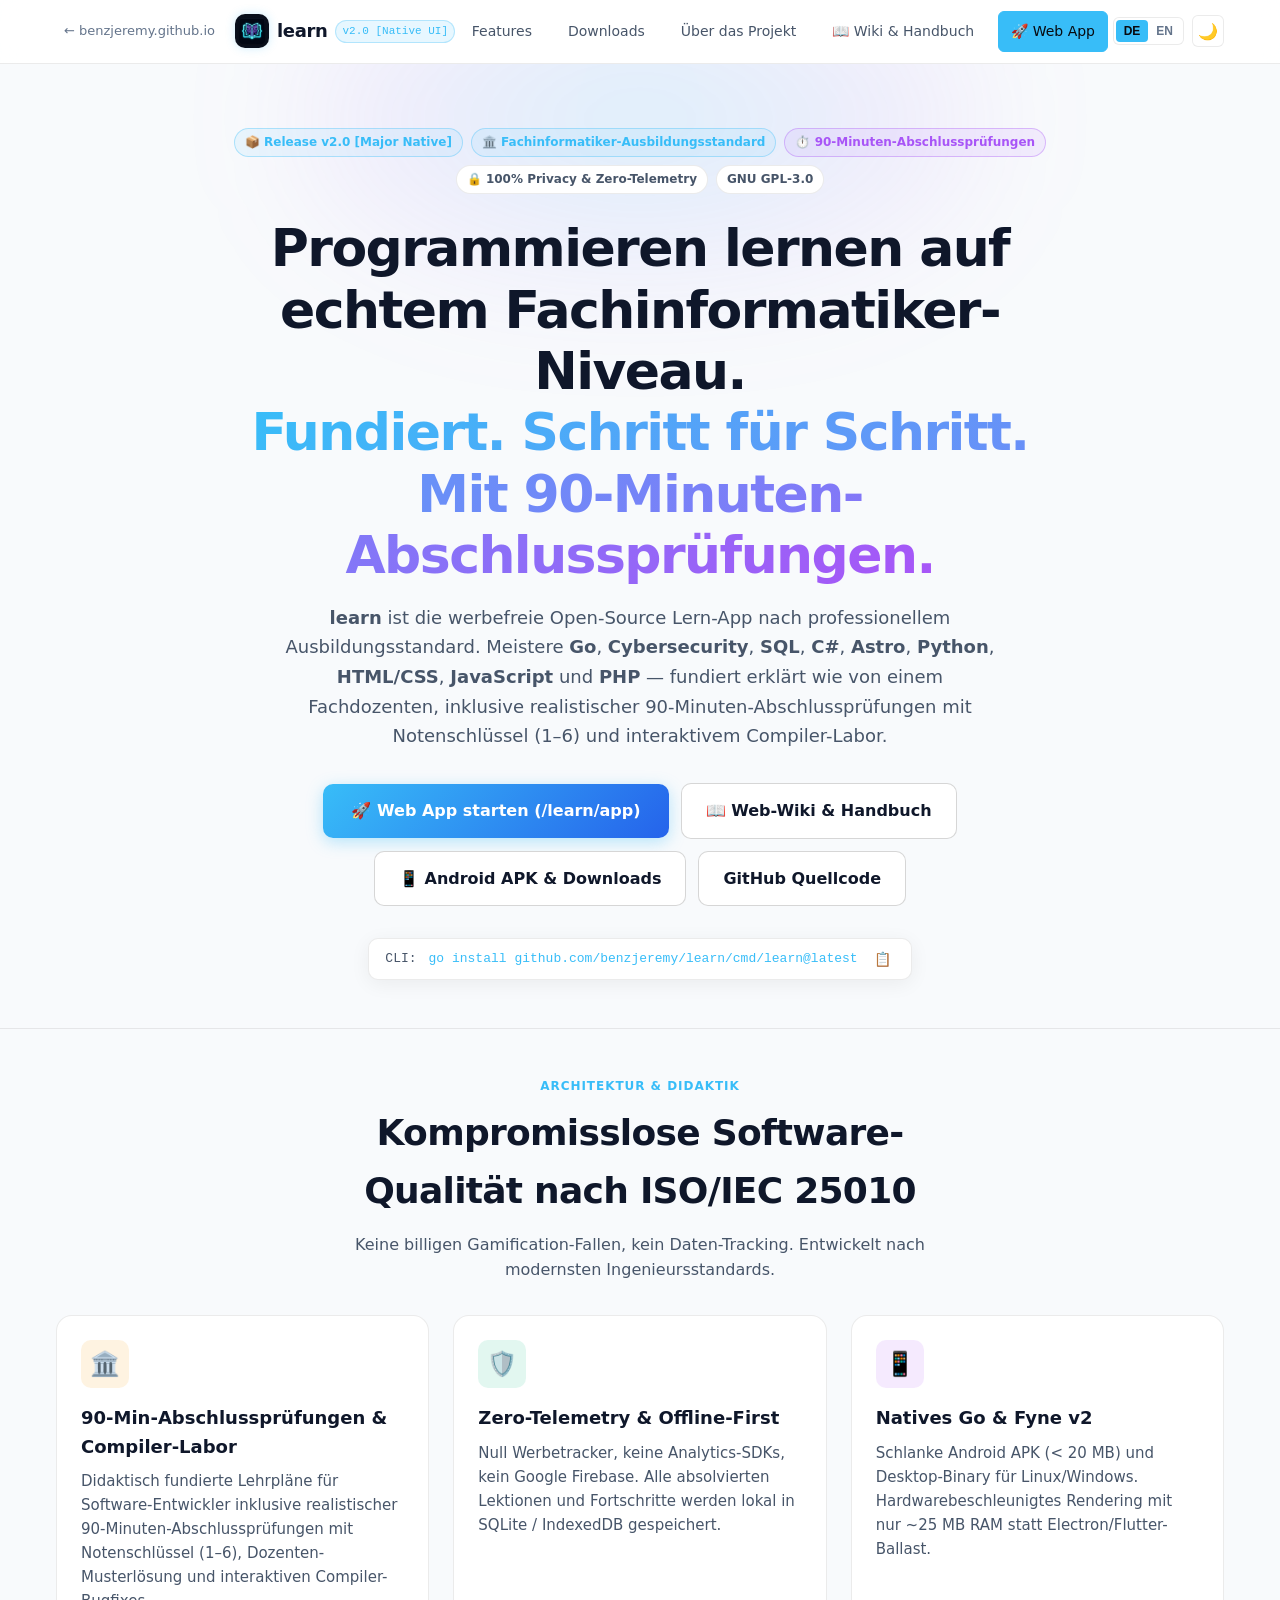
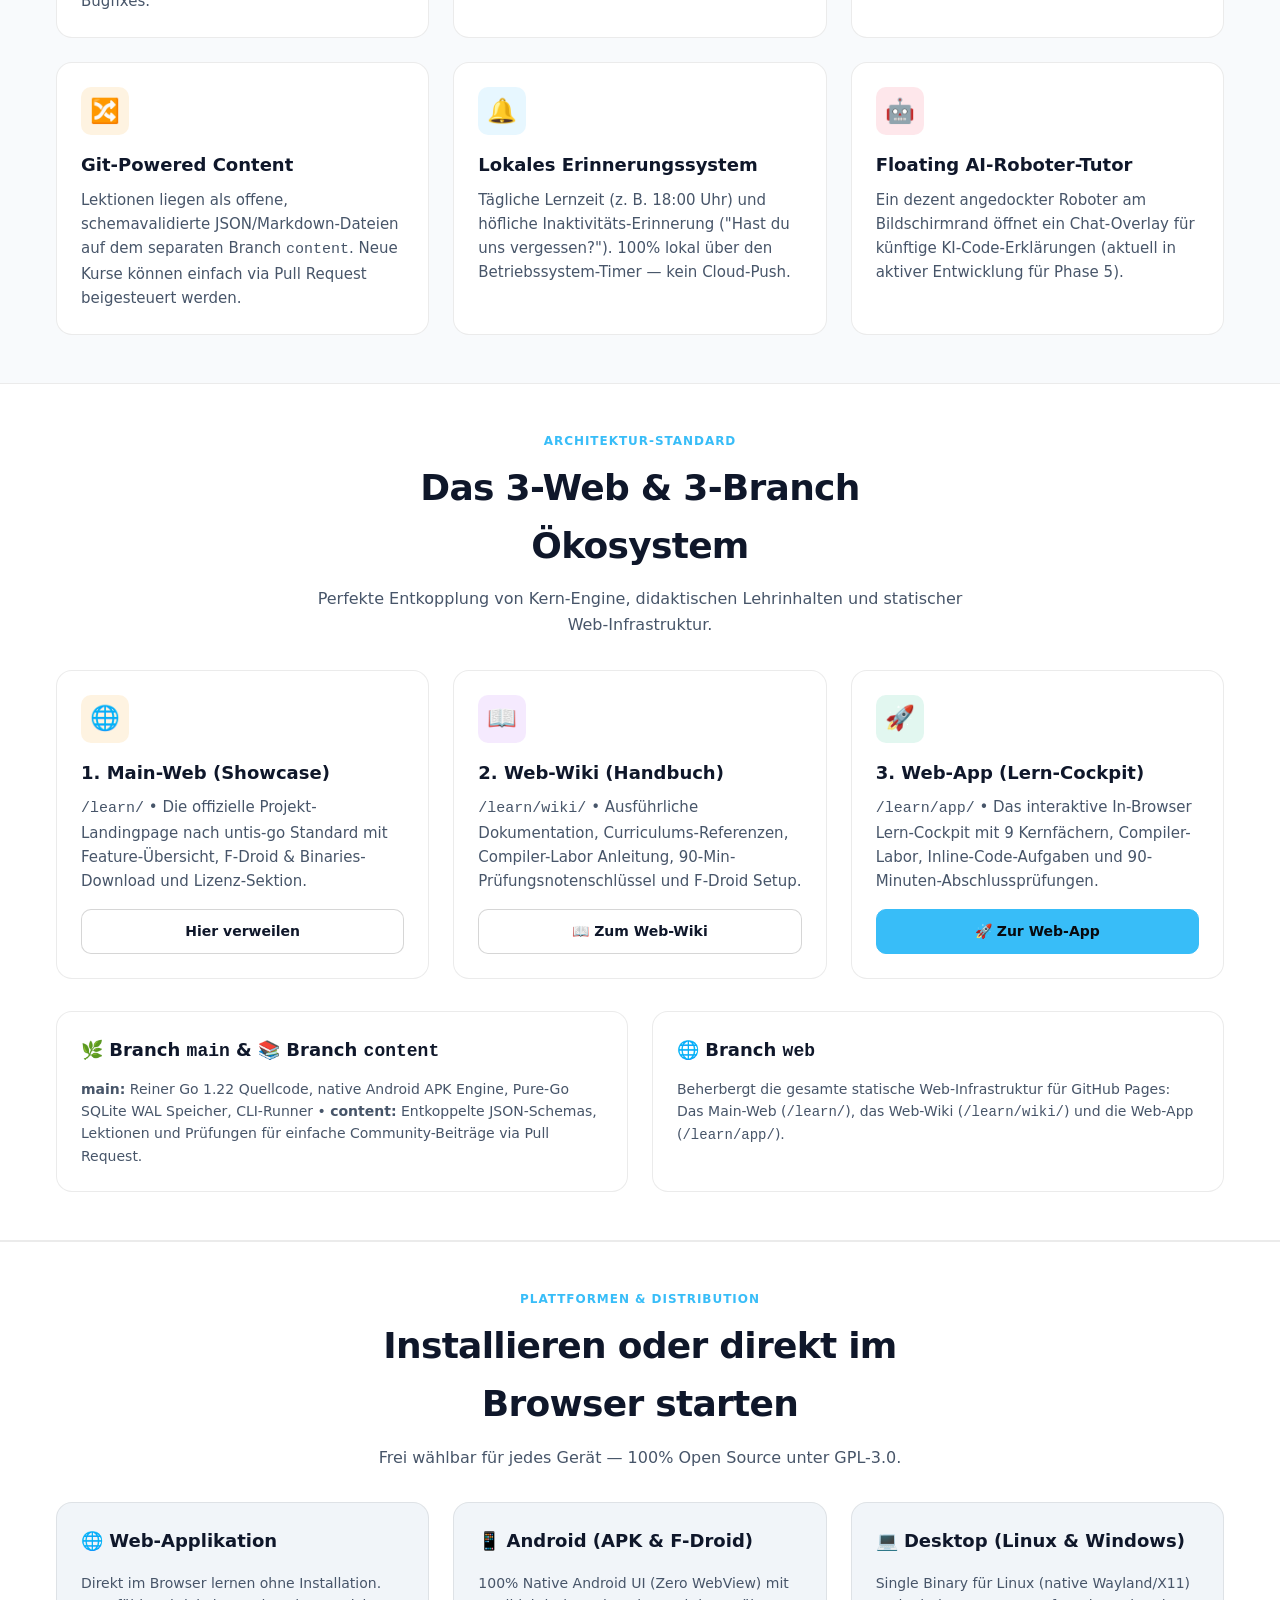
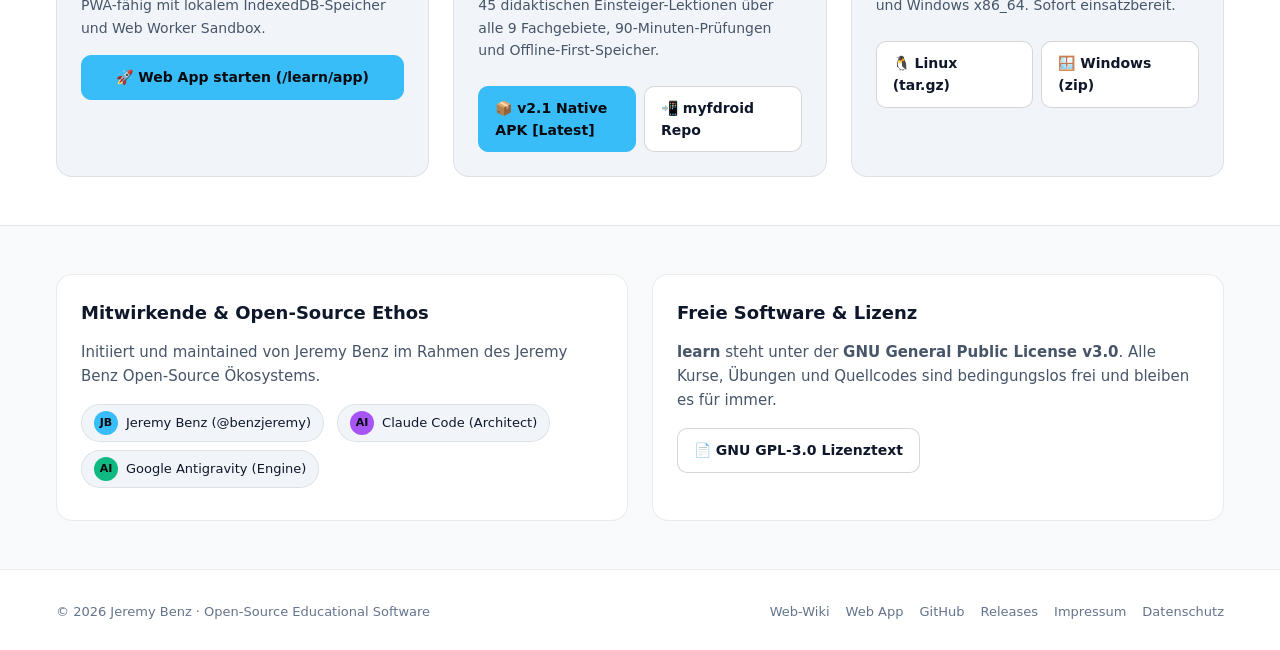
==== commit 3ec41f2c: "feat(web): update download links for learn v2.1 native release" ====
--- a/index.html
+++ b/index.html
@@ -373,12 +373,12 @@
           <div class="download-card">
             <h3>📱 Android (APK &amp; F-Droid)</h3>
             <p>
-              <span class="lang-de">100% Native Android UI (Zero WebView) für Smartphones &amp; Tablets. Verfügbar via <strong>myfdroid</strong>, GitHub Releases und Direkt-Download.</span>
-              <span class="lang-en" style="display:none;">100% Native Android UI (Zero WebView) for phones &amp; tablets. Available via <strong>myfdroid</strong>, GitHub releases, and direct APK download.</span>
+              <span class="lang-de">100% Native Android UI (Zero WebView) mit 45 didaktischen Einsteiger-Lektionen über alle 9 Fachgebiete, 90-Minuten-Prüfungen und Offline-First-Speicher.</span>
+              <span class="lang-en" style="display:none;">100% Native Android UI (Zero WebView) featuring 45 didactic beginner lessons across all 9 subjects, 90-minute exams, and offline-first persistence.</span>
             </p>
             <div style="display: flex; gap: 0.5rem; margin-top: 0.5rem; flex-wrap: wrap;">
-              <a href="https://github.com/benzjeremy/learn/releases/tag/v2.0" target="_blank" rel="noopener noreferrer" class="btn-card highlight" style="flex:1;">
-                <span>📦 v2.0 Native APK</span>
+              <a href="https://benzjeremy.github.io/myfdroid/repo/learn-v2.1.apk" target="_blank" rel="noopener noreferrer" class="btn-card highlight" style="flex:1;">
+                <span>📦 v2.1 Native APK [Latest]</span>
               </a>
               <a href="https://benzjeremy.github.io/myfdroid/" target="_blank" rel="noopener noreferrer" class="btn-card" style="flex:1;">
                 <span>📲 myfdroid Repo</span>
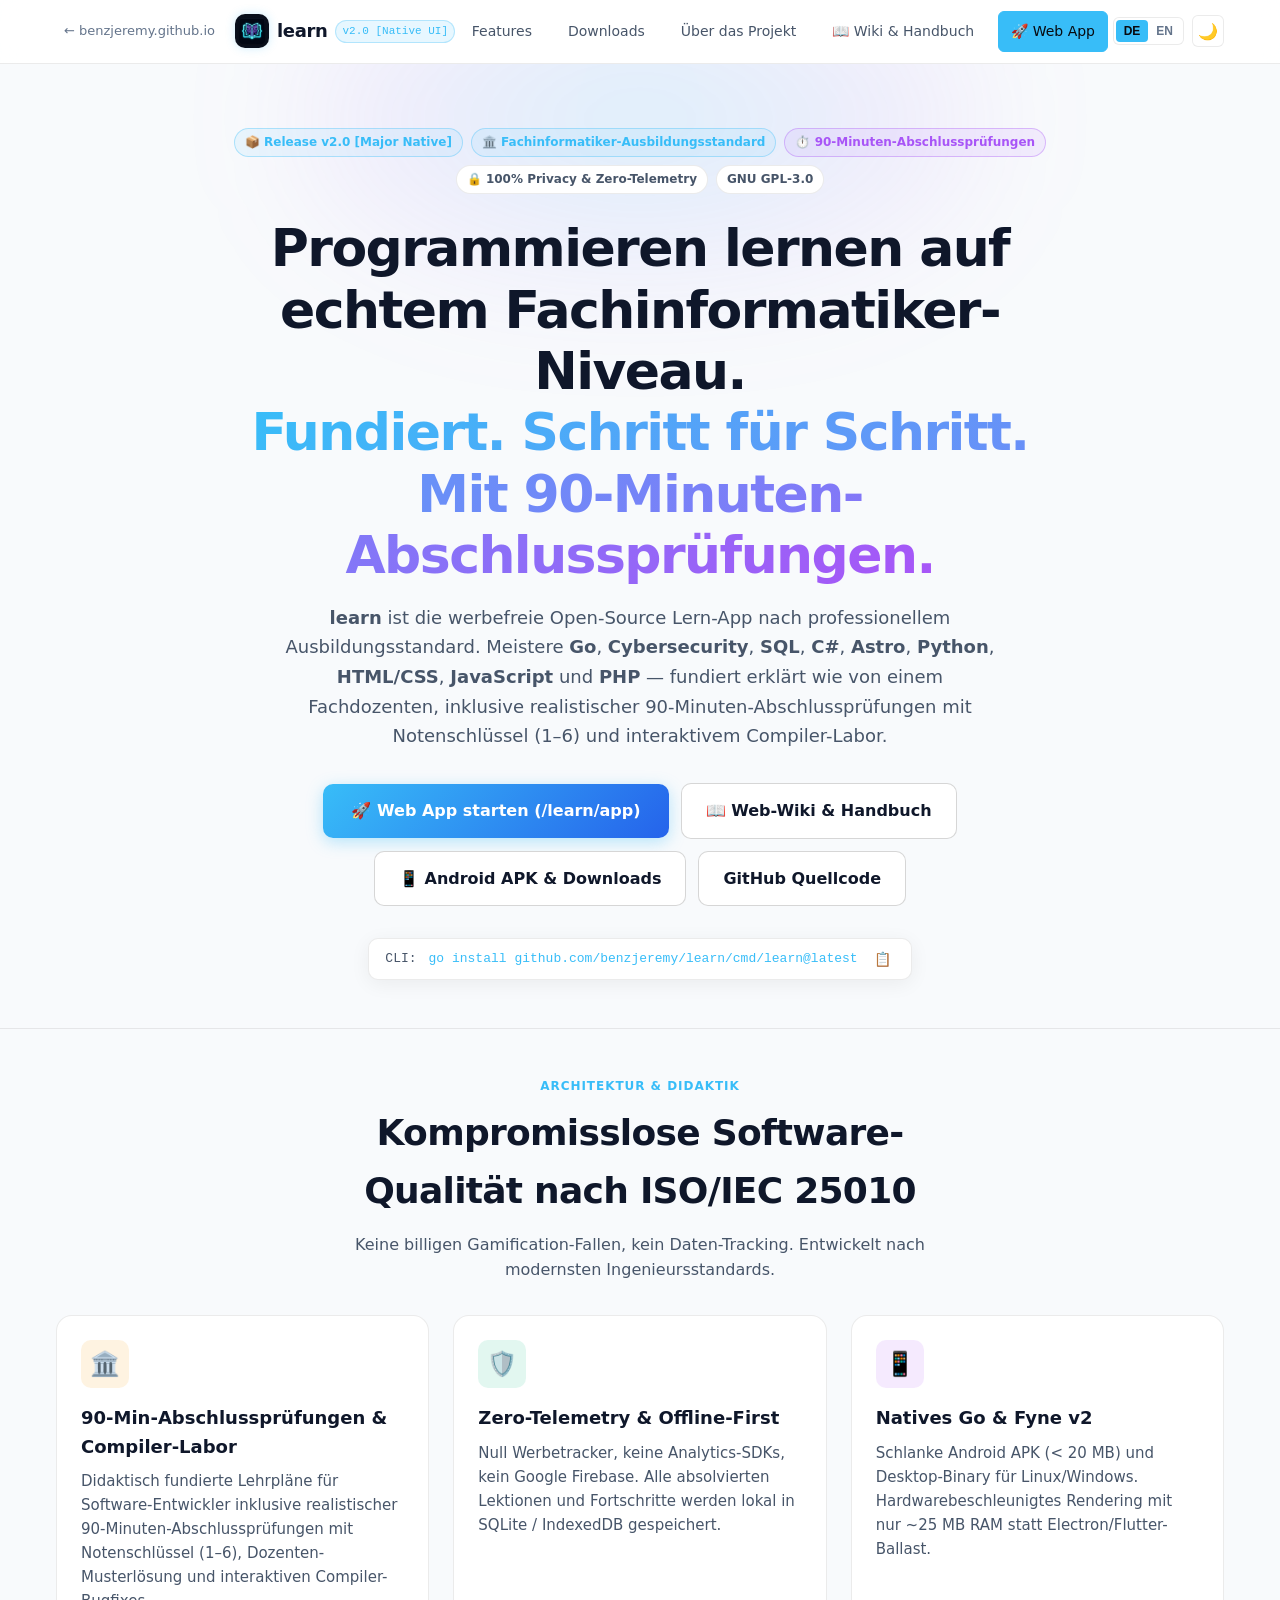
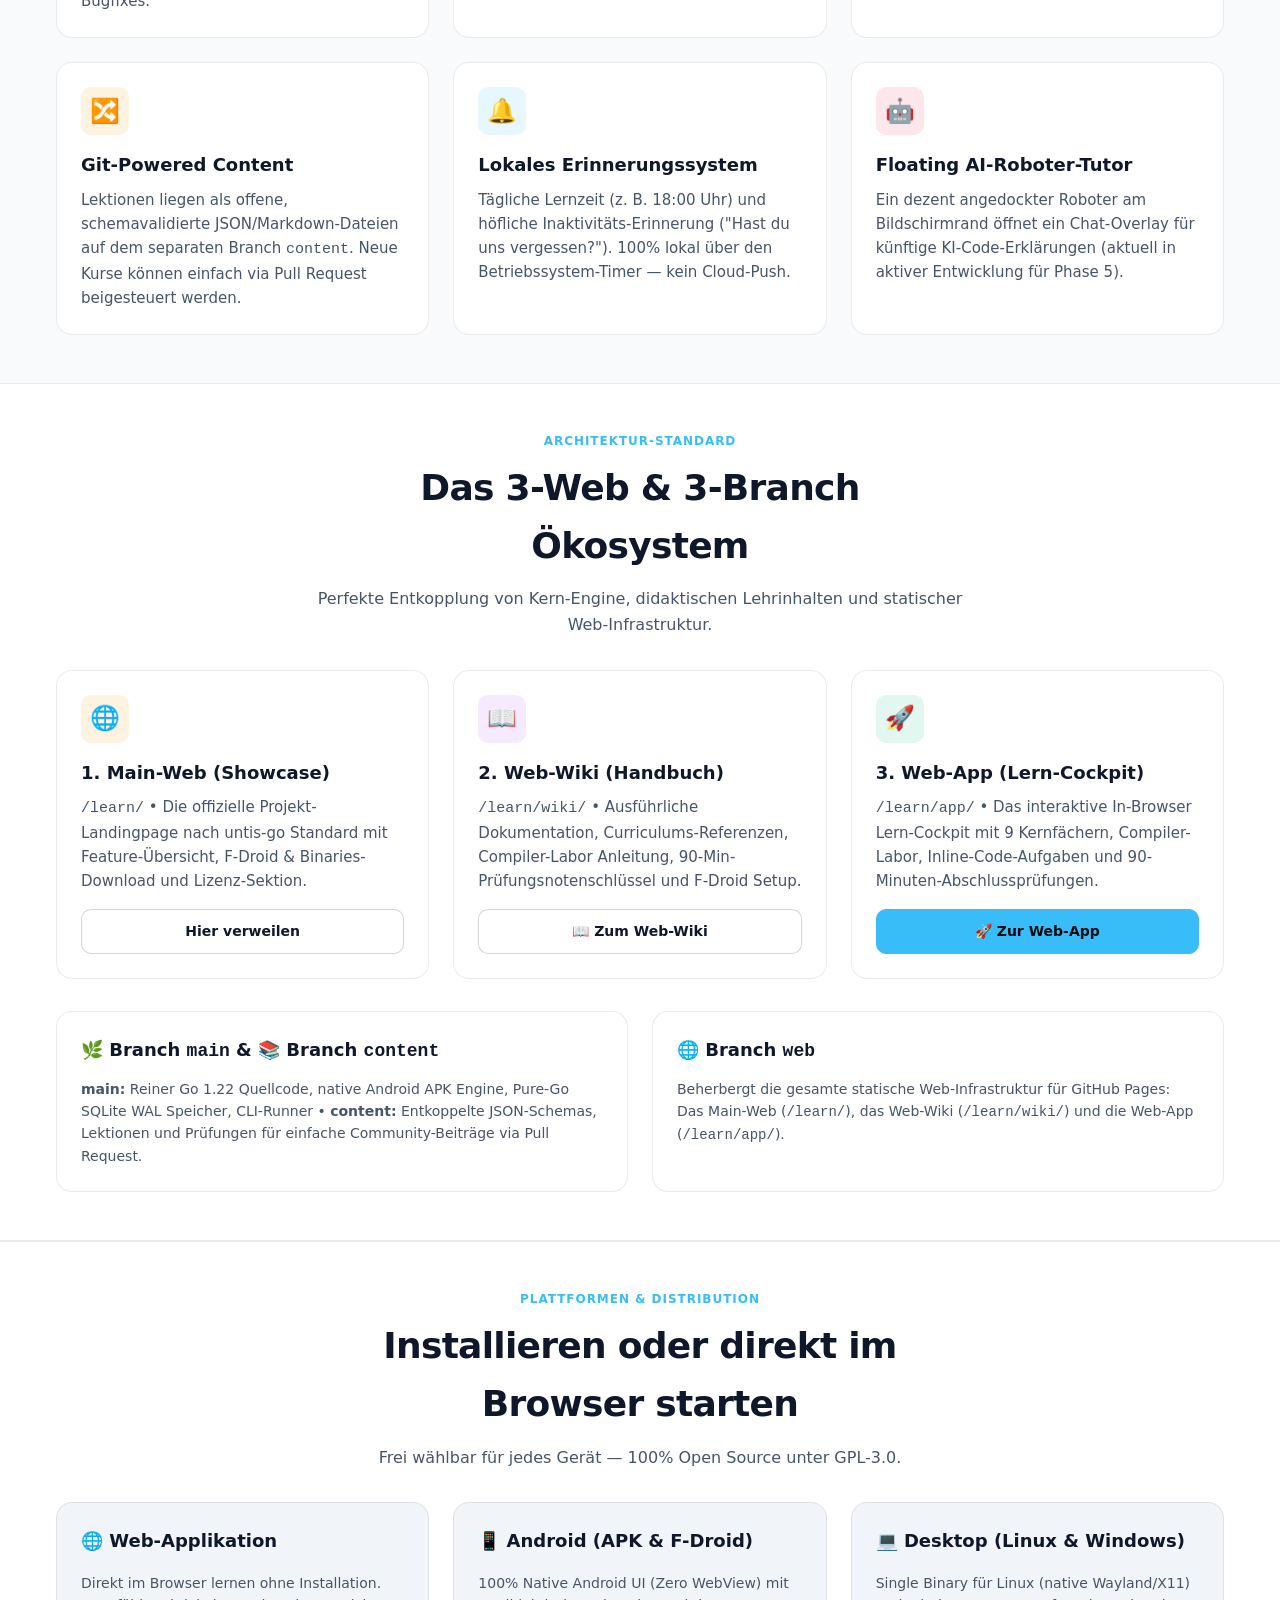
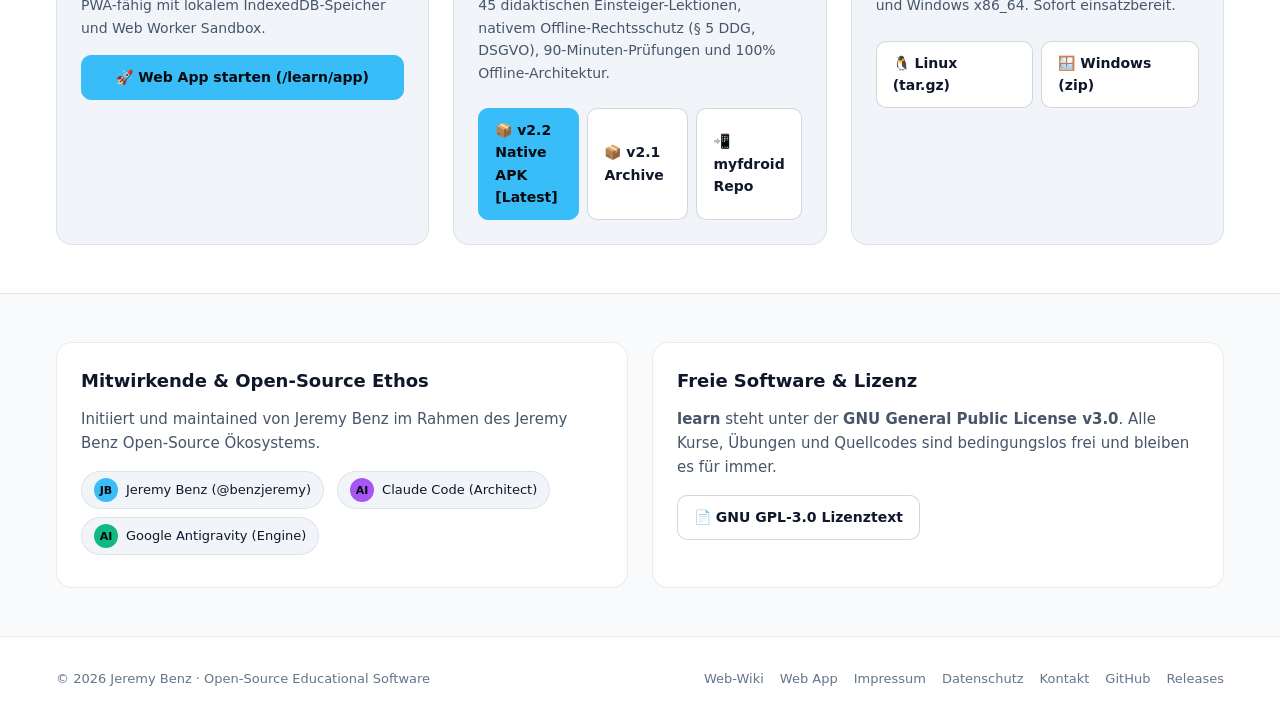
==== commit 556d46ab: "feat(web): add internal legal pages (§ 5 DDG, GDPR, Kontakt) and update v2.2 APK download" ====
--- a/index.html
+++ b/index.html
@@ -373,12 +373,15 @@
           <div class="download-card">
             <h3>📱 Android (APK &amp; F-Droid)</h3>
             <p>
-              <span class="lang-de">100% Native Android UI (Zero WebView) mit 45 didaktischen Einsteiger-Lektionen über alle 9 Fachgebiete, 90-Minuten-Prüfungen und Offline-First-Speicher.</span>
-              <span class="lang-en" style="display:none;">100% Native Android UI (Zero WebView) featuring 45 didactic beginner lessons across all 9 subjects, 90-minute exams, and offline-first persistence.</span>
+              <span class="lang-de">100% Native Android UI (Zero WebView) mit 45 didaktischen Einsteiger-Lektionen, nativem Offline-Rechtsschutz (§ 5 DDG, DSGVO), 90-Minuten-Prüfungen und 100% Offline-Architektur.</span>
+              <span class="lang-en" style="display:none;">100% Native Android UI (Zero WebView) featuring 45 beginner lessons, native offline legal compliance (§ 5 DDG, GDPR), 90-minute exams, and 100% offline architecture.</span>
             </p>
             <div style="display: flex; gap: 0.5rem; margin-top: 0.5rem; flex-wrap: wrap;">
-              <a href="https://benzjeremy.github.io/myfdroid/repo/learn-v2.1.apk" target="_blank" rel="noopener noreferrer" class="btn-card highlight" style="flex:1;">
-                <span>📦 v2.1 Native APK [Latest]</span>
+              <a href="https://benzjeremy.github.io/myfdroid/repo/learn-v2.2.apk" target="_blank" rel="noopener noreferrer" class="btn-card highlight" style="flex:1;">
+                <span>📦 v2.2 Native APK [Latest]</span>
+              </a>
+              <a href="https://benzjeremy.github.io/myfdroid/repo/learn-v2.1.apk" target="_blank" rel="noopener noreferrer" class="btn-card" style="flex:1;">
+                <span>📦 v2.1 Archive</span>
               </a>
               <a href="https://benzjeremy.github.io/myfdroid/" target="_blank" rel="noopener noreferrer" class="btn-card" style="flex:1;">
                 <span>📲 myfdroid Repo</span>
@@ -468,10 +471,11 @@
       <div class="footer-links">
         <a href="wiki/">Web-Wiki</a>
         <a href="app/">Web App</a>
+        <a href="impressum.html">Impressum</a>
+        <a href="datenschutz.html">Datenschutz</a>
+        <a href="kontakt.html">Kontakt</a>
         <a href="https://github.com/benzjeremy/learn" target="_blank" rel="noopener noreferrer">GitHub</a>
         <a href="https://github.com/benzjeremy/learn/releases" target="_blank" rel="noopener noreferrer">Releases</a>
-        <a href="https://benzjeremy.github.io/impressum.html" target="_blank" rel="noopener noreferrer">Impressum</a>
-        <a href="https://benzjeremy.github.io/datenschutz.html" target="_blank" rel="noopener noreferrer">Datenschutz</a>
       </div>
     </div>
   </footer>
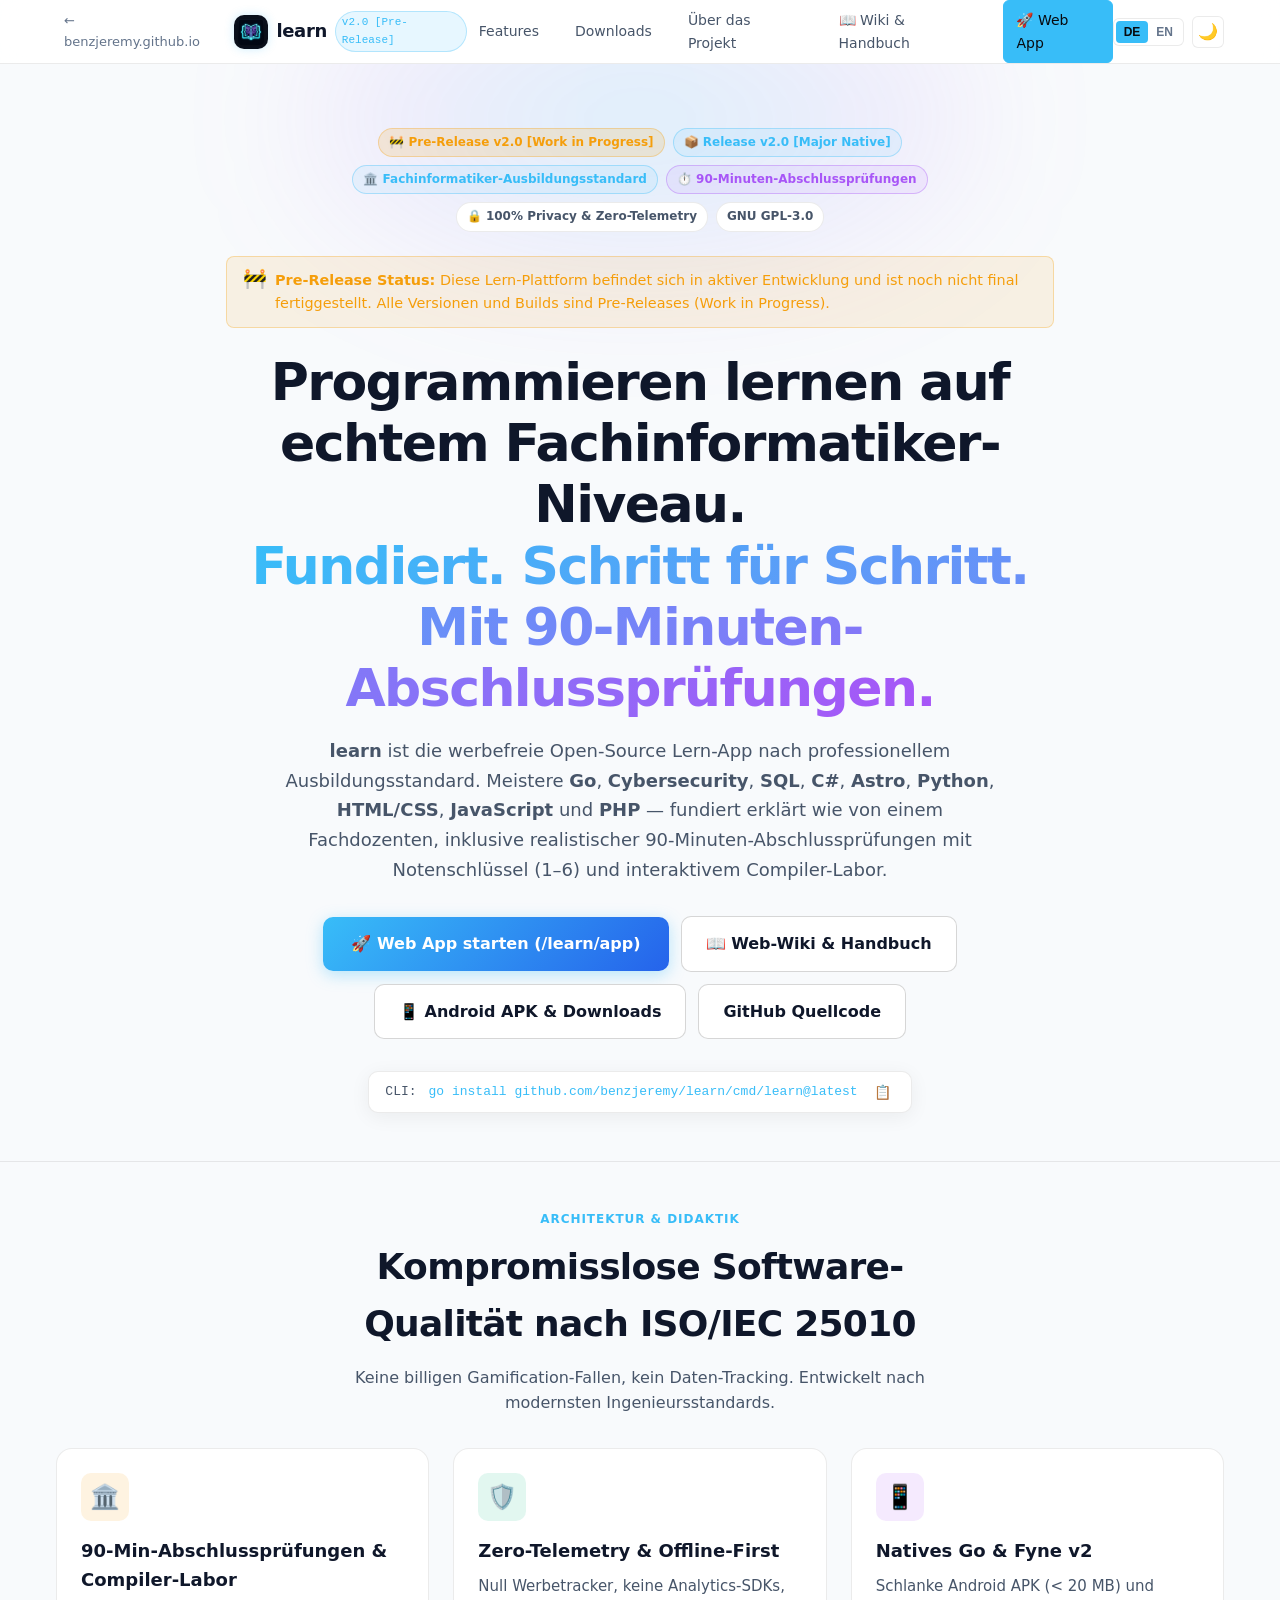
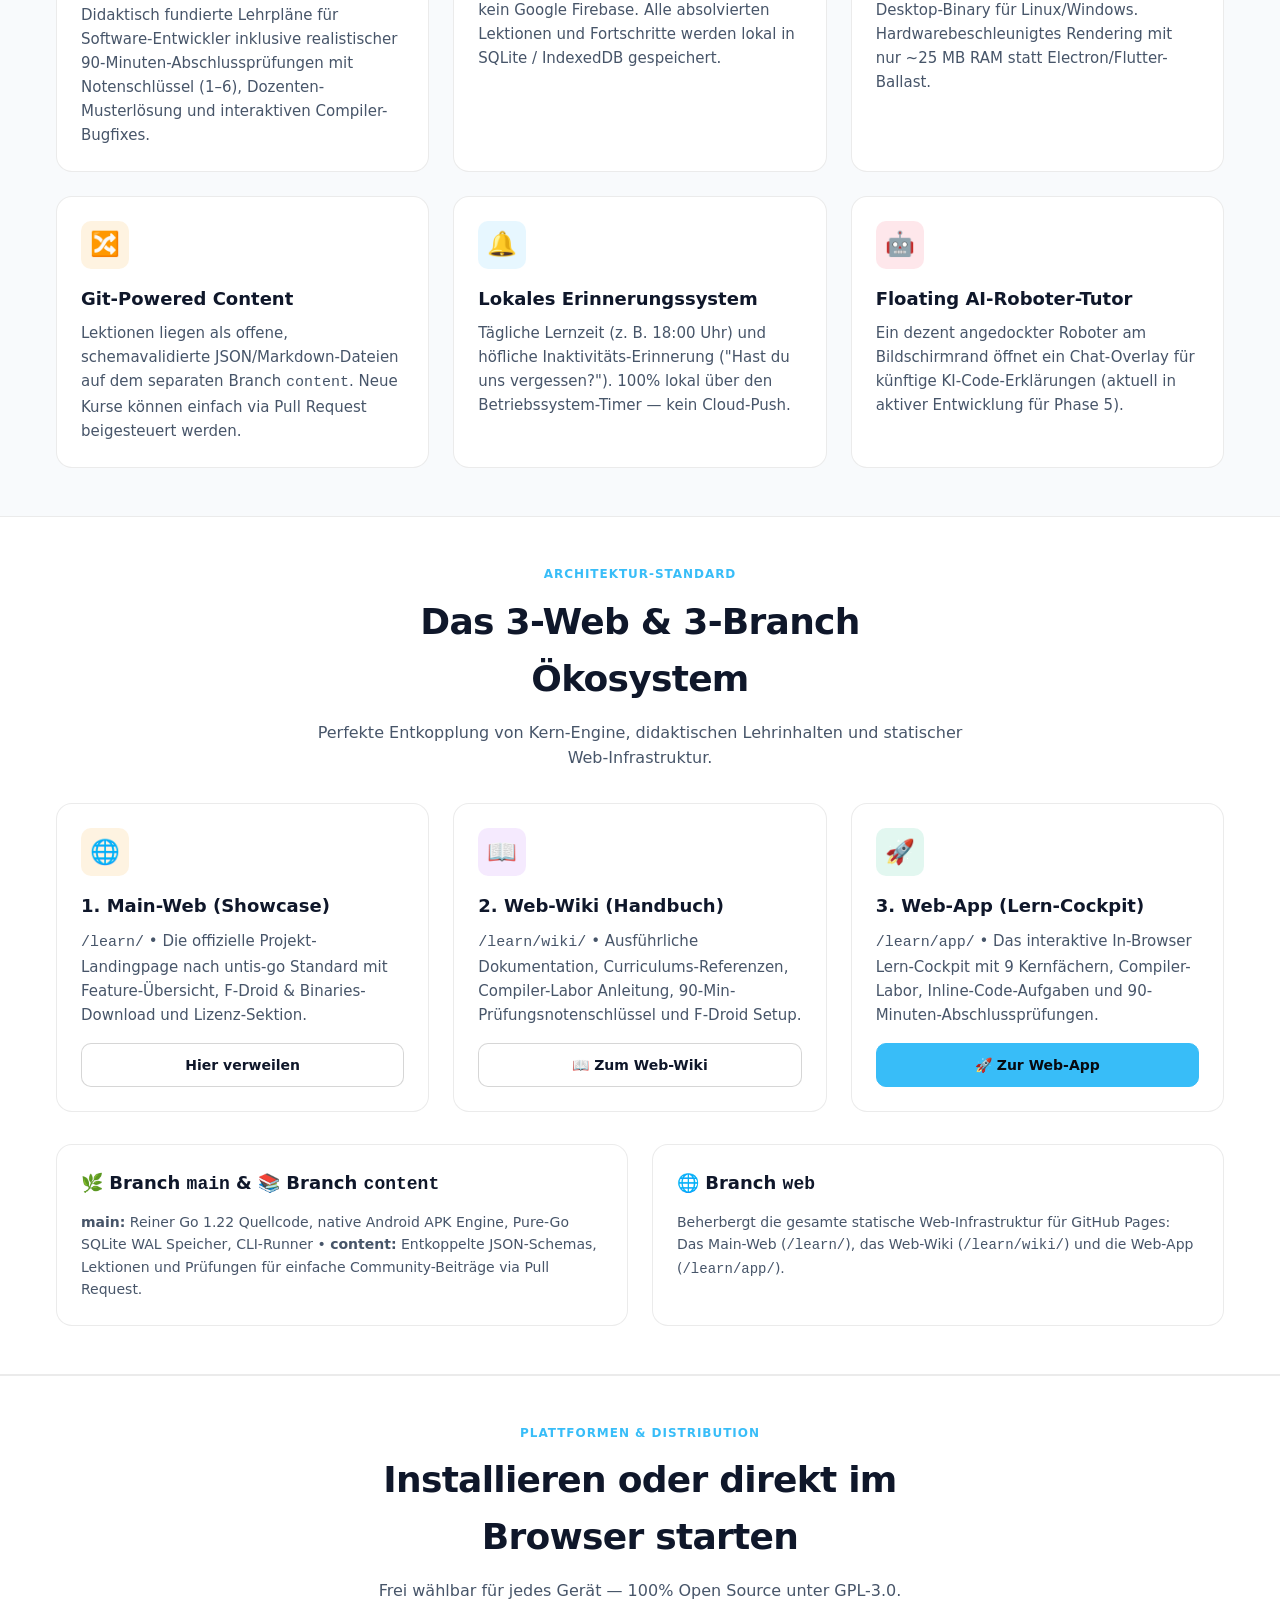
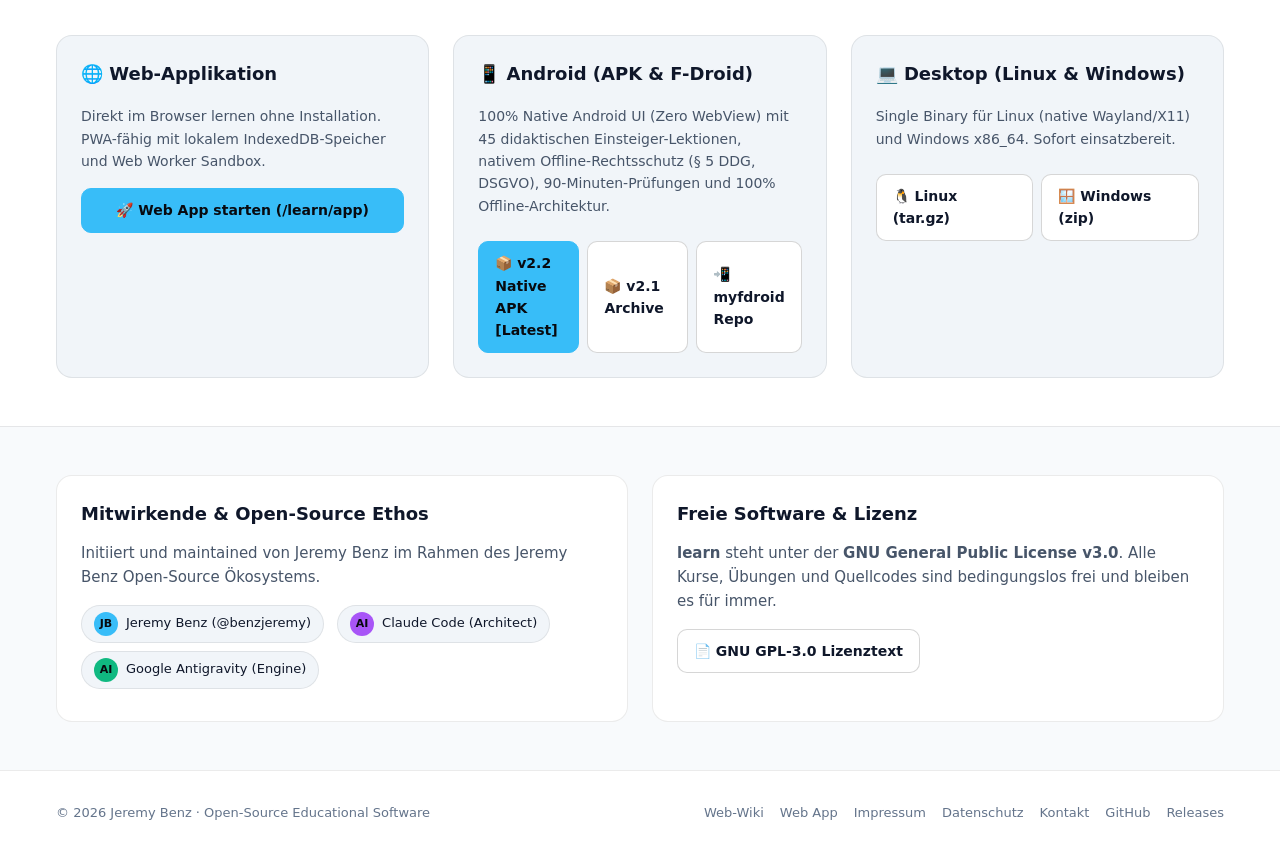
==== commit 330ae99a: "feat(web): add pre-release banners and status indicators" ====
--- a/index.html
+++ b/index.html
@@ -6,7 +6,7 @@
   <meta http-equiv="Content-Security-Policy" content="default-src 'self'; script-src 'self' 'unsafe-inline'; style-src 'self' 'unsafe-inline'; img-src 'self' data: https:; font-src 'self'; frame-src 'none'; object-src 'none'; base-uri 'self';" />
   <meta http-equiv="X-Content-Type-Options" content="nosniff" />
   <meta name="referrer" content="strict-origin-when-cross-origin" />
-  <title>learn – Open-Source Lern-App für Go, Cybersecurity &amp; mehr mit 90-Minuten-Abschlussprüfungen</title>
+  <title>learn [Pre-Release] – Open-Source Lern-App für Go, Cybersecurity &amp; mehr mit 90-Minuten-Abschlussprüfungen</title>
   <meta name="description" content="Offizielle Website für learn: Die werbefreie Open-Source Lern-App für Fachinformatiker. Fundierte Lehrpläne für Go, Cybersecurity, SQL, C#, Astro, Python, HTML/CSS, JS &amp; PHP mit 90-Minuten-Abschlussprüfungen.">
   <link rel="icon" type="image/png" sizes="512x512" href="assets/icon.png">
   <meta property="og:title" content="learn – Open-Source Lern-App mit 90-Minuten-Prüfungssimulation">
@@ -40,7 +40,7 @@
           <img src="assets/icon.png" alt="learn Logo" class="brand-logo" width="34" height="34">
           <div class="brand-info">
             <span class="brand-name">learn</span>
-            <span class="brand-ver">v2.0 [Native UI]</span>
+            <span class="brand-ver">v2.0 [Pre-Release]</span>
           </div>
         </a>
       </div>
@@ -85,11 +85,21 @@
       <div class="container hero-container">
         
         <div class="hero-badges">
+          <span class="hero-badge badge-cyan" style="background: rgba(245, 158, 11, 0.15); color: #f59e0b; border-color: rgba(245, 158, 11, 0.3);">🚧 Pre-Release v2.0 [Work in Progress]</span>
           <a href="https://github.com/benzjeremy/learn/releases/tag/v2.0" target="_blank" rel="noopener noreferrer" class="hero-badge badge-cyan">📦 Release v2.0 [Major Native]</a>
           <span class="hero-badge badge-cyan">🏛️ Fachinformatiker-Ausbildungsstandard</span>
           <span class="hero-badge badge-violet">⏱️ 90-Minuten-Abschlussprüfungen</span>
           <span class="hero-badge">🔒 100% Privacy &amp; Zero-Telemetry</span>
           <a href="https://github.com/benzjeremy/learn/blob/main/LICENSE" target="_blank" rel="noopener noreferrer" class="hero-badge">GNU GPL-3.0</a>
+        </div>
+
+        <!-- Pre-Release Notice -->
+        <div style="margin-bottom: 1.5rem; background: rgba(245, 158, 11, 0.1); border: 1px solid rgba(245, 158, 11, 0.3); border-radius: 8px; padding: 0.75rem 1rem; color: #f59e0b; font-size: 0.9rem; display: flex; align-items: flex-start; gap: 0.5rem; text-align: left;">
+          <span style="font-size: 1.2rem; line-height: 1;">🚧</span>
+          <div>
+            <div class="lang-de"><strong>Pre-Release Status:</strong> Diese Lern-Plattform befindet sich in aktiver Entwicklung und ist noch nicht final fertiggestellt. Alle Versionen und Builds sind Pre-Releases (Work in Progress).</div>
+            <div class="lang-en" style="display:none;"><strong>Pre-Release Notice:</strong> This learning platform is under active development and not finalized yet. All releases and builds are Pre-Releases (Work in Progress).</div>
+          </div>
         </div>
 
         <div class="lang-de">
